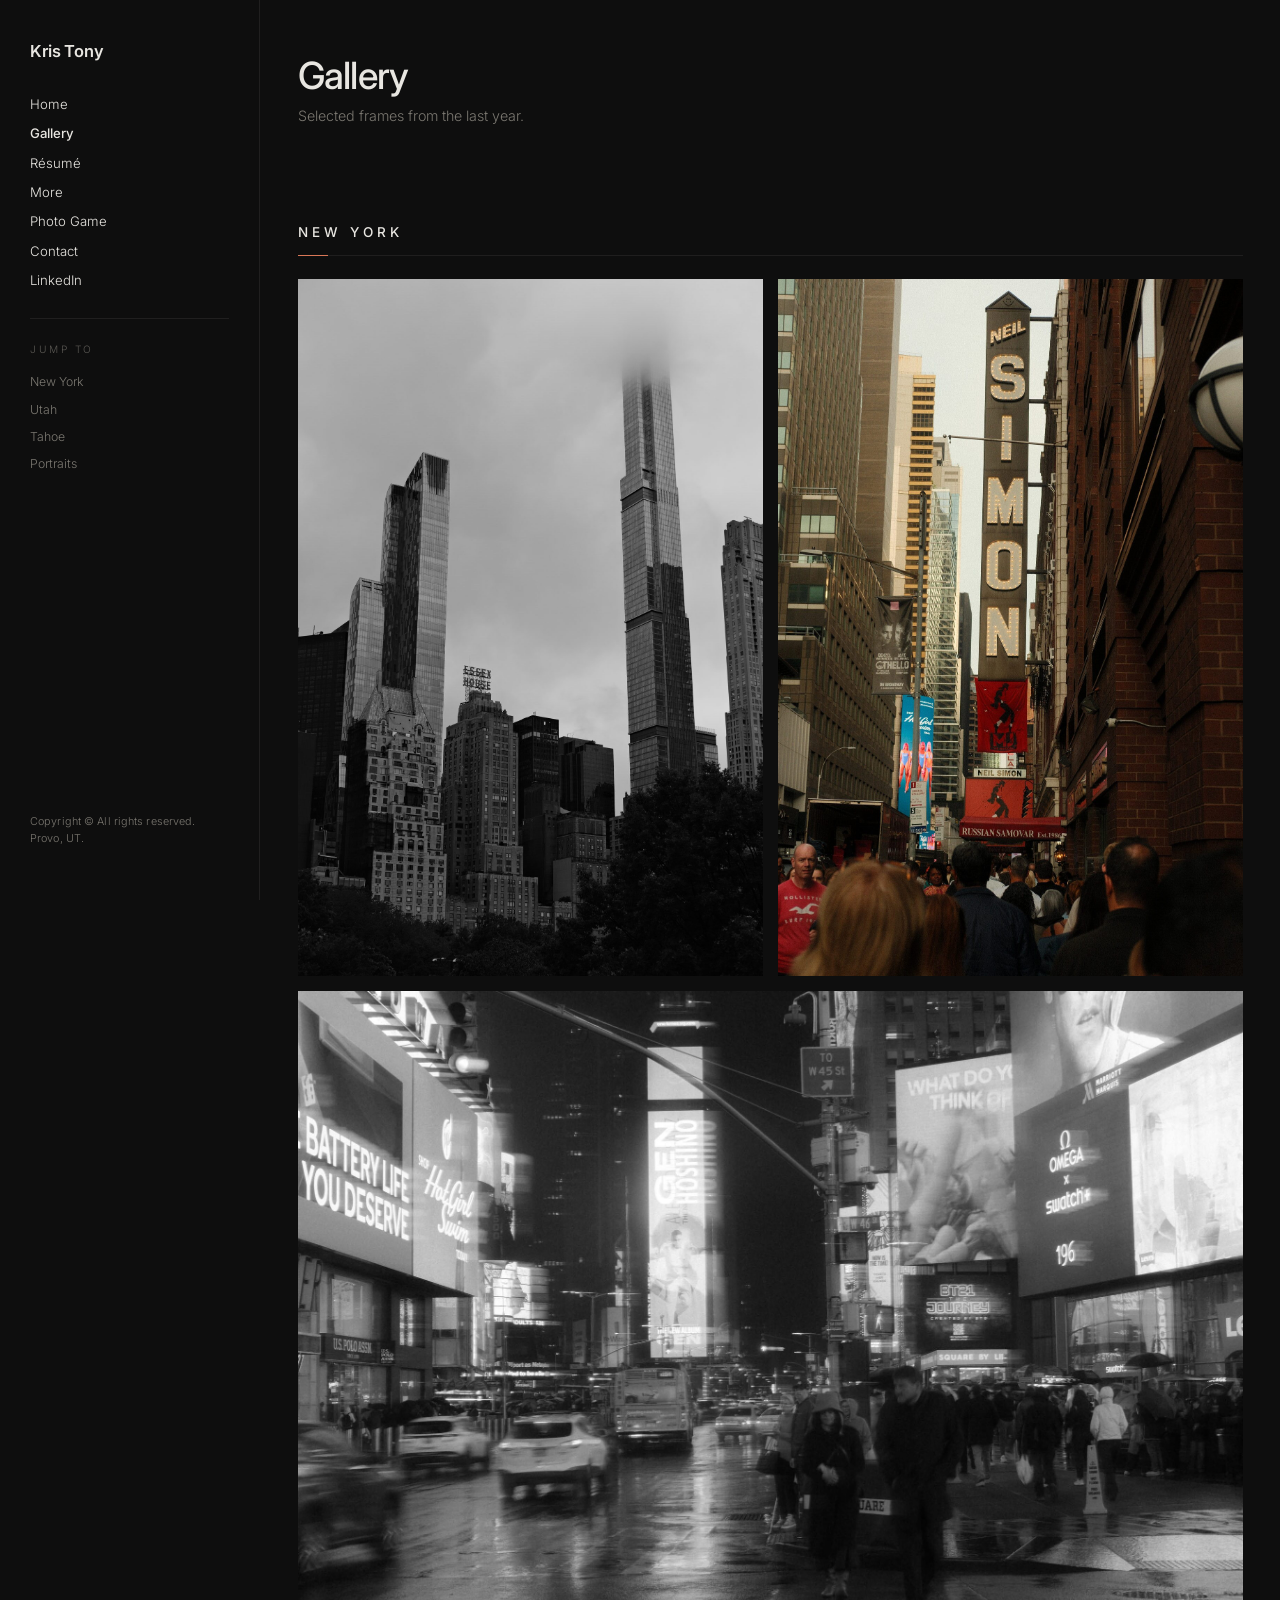
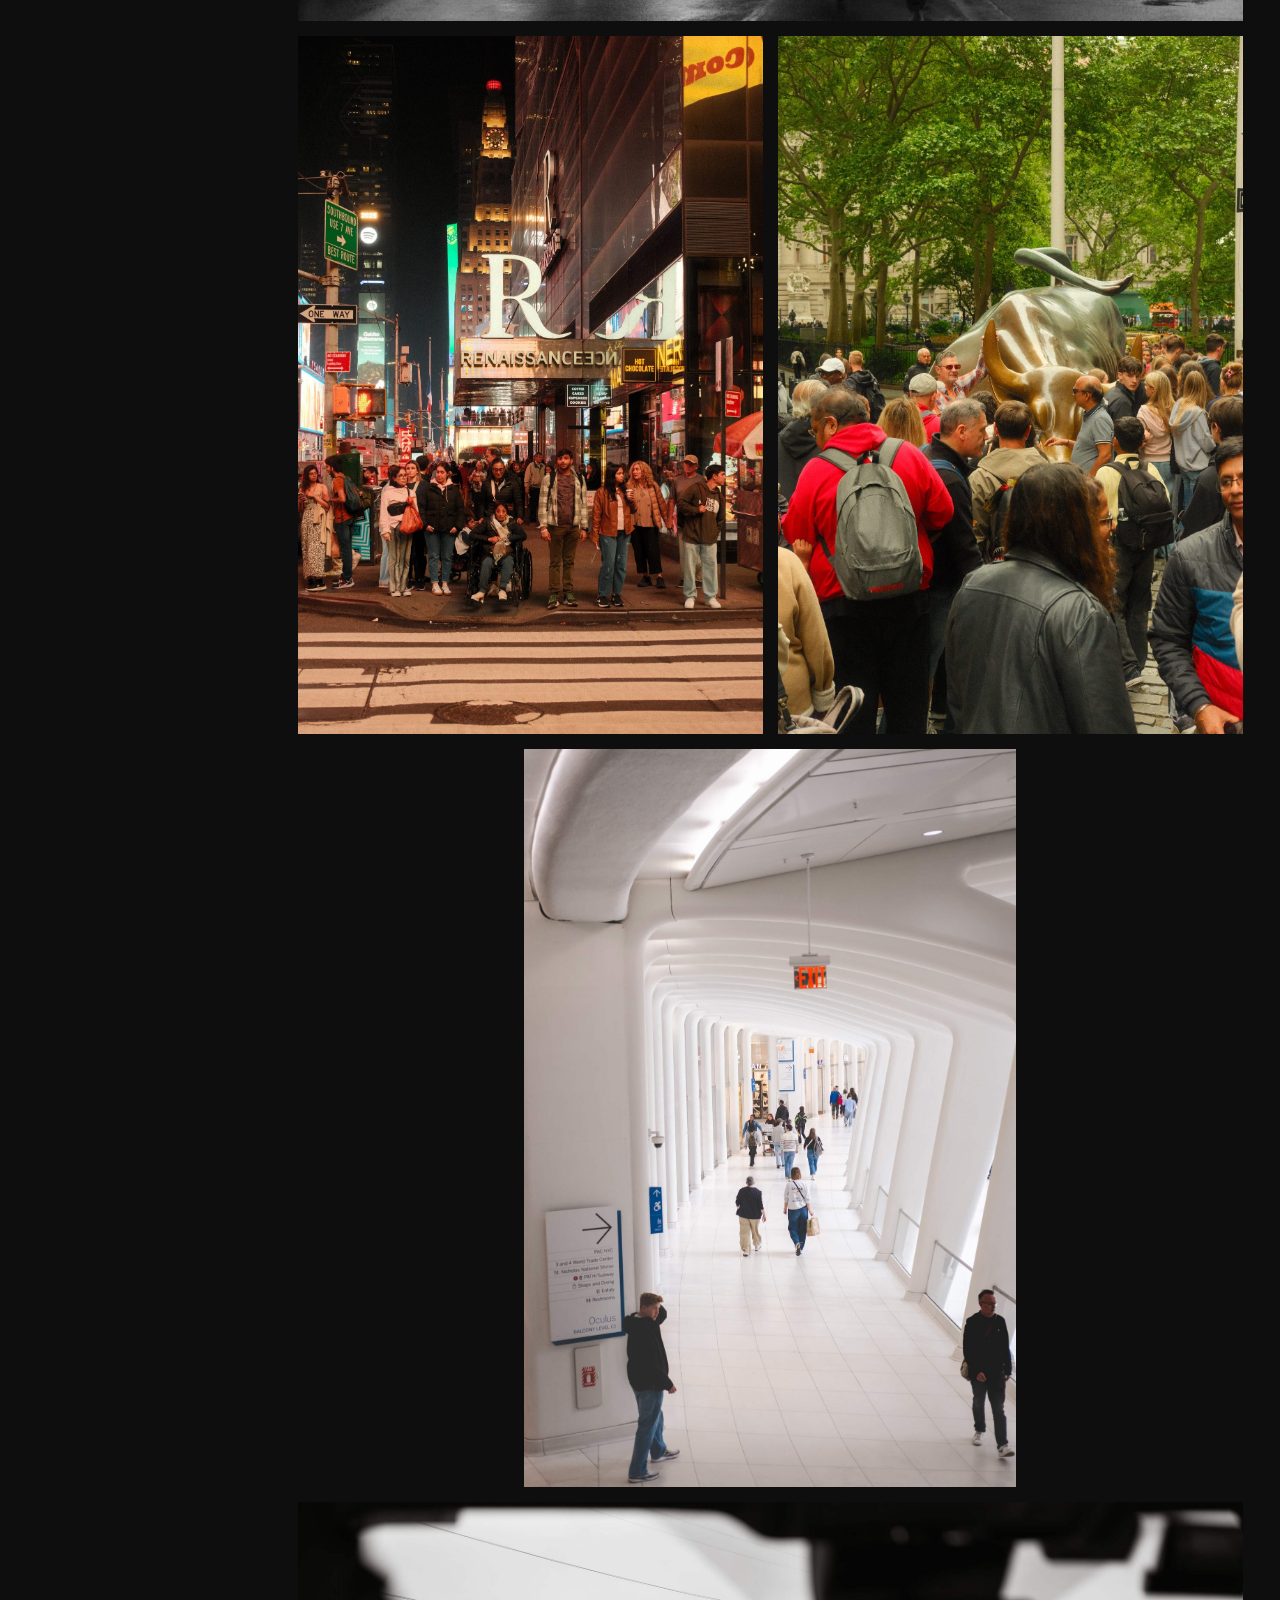
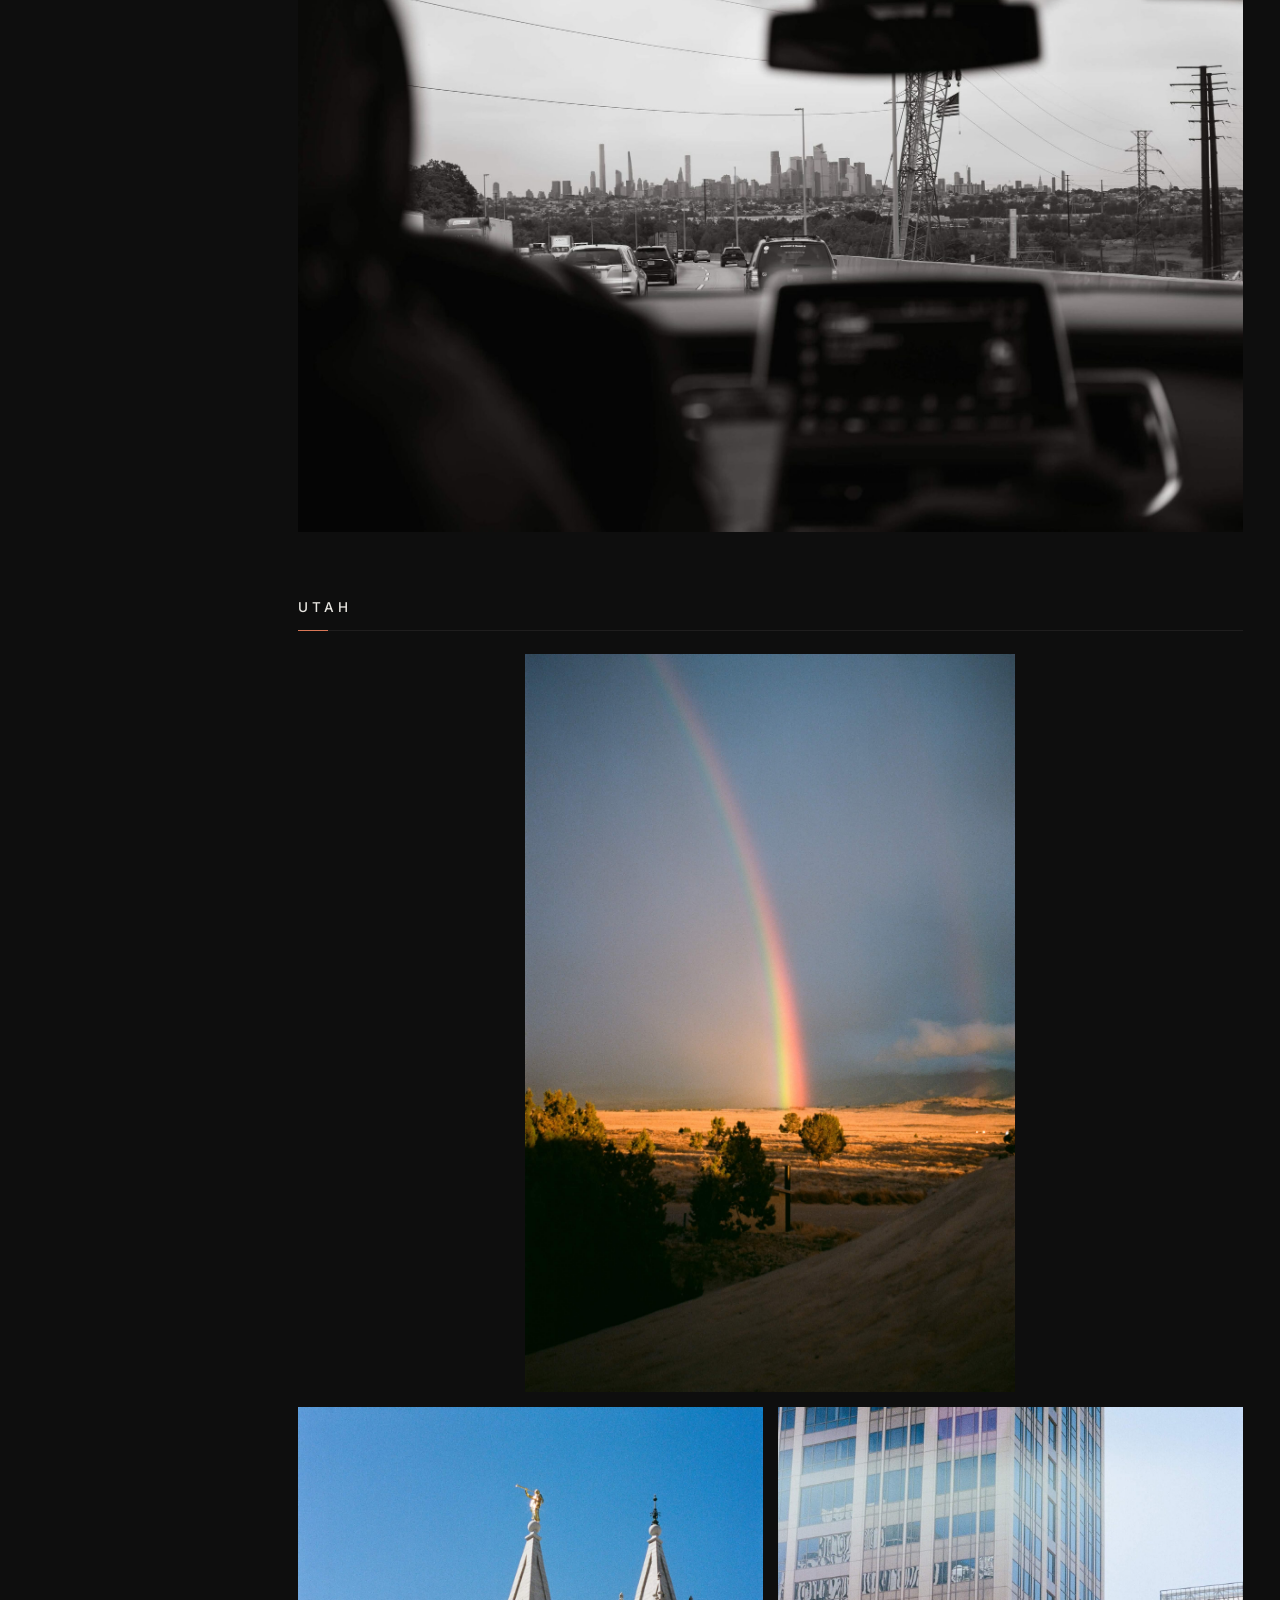
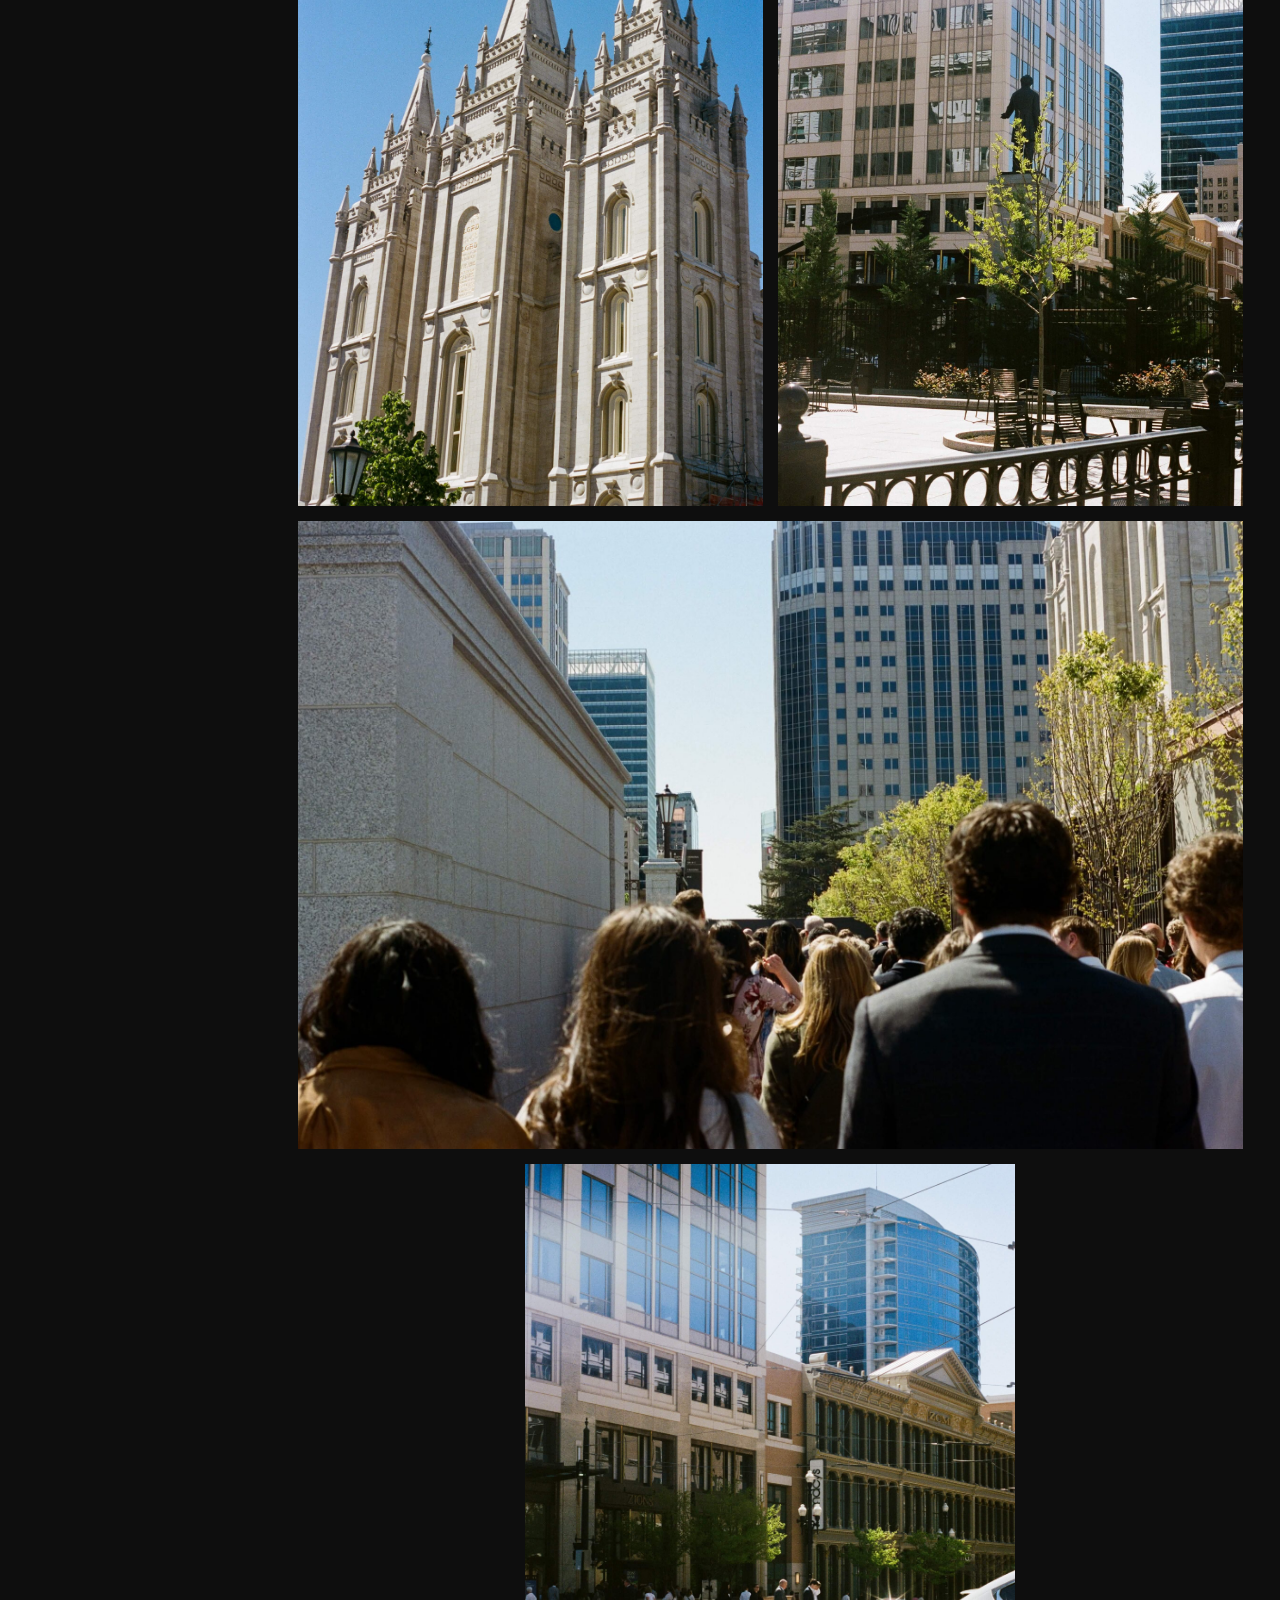
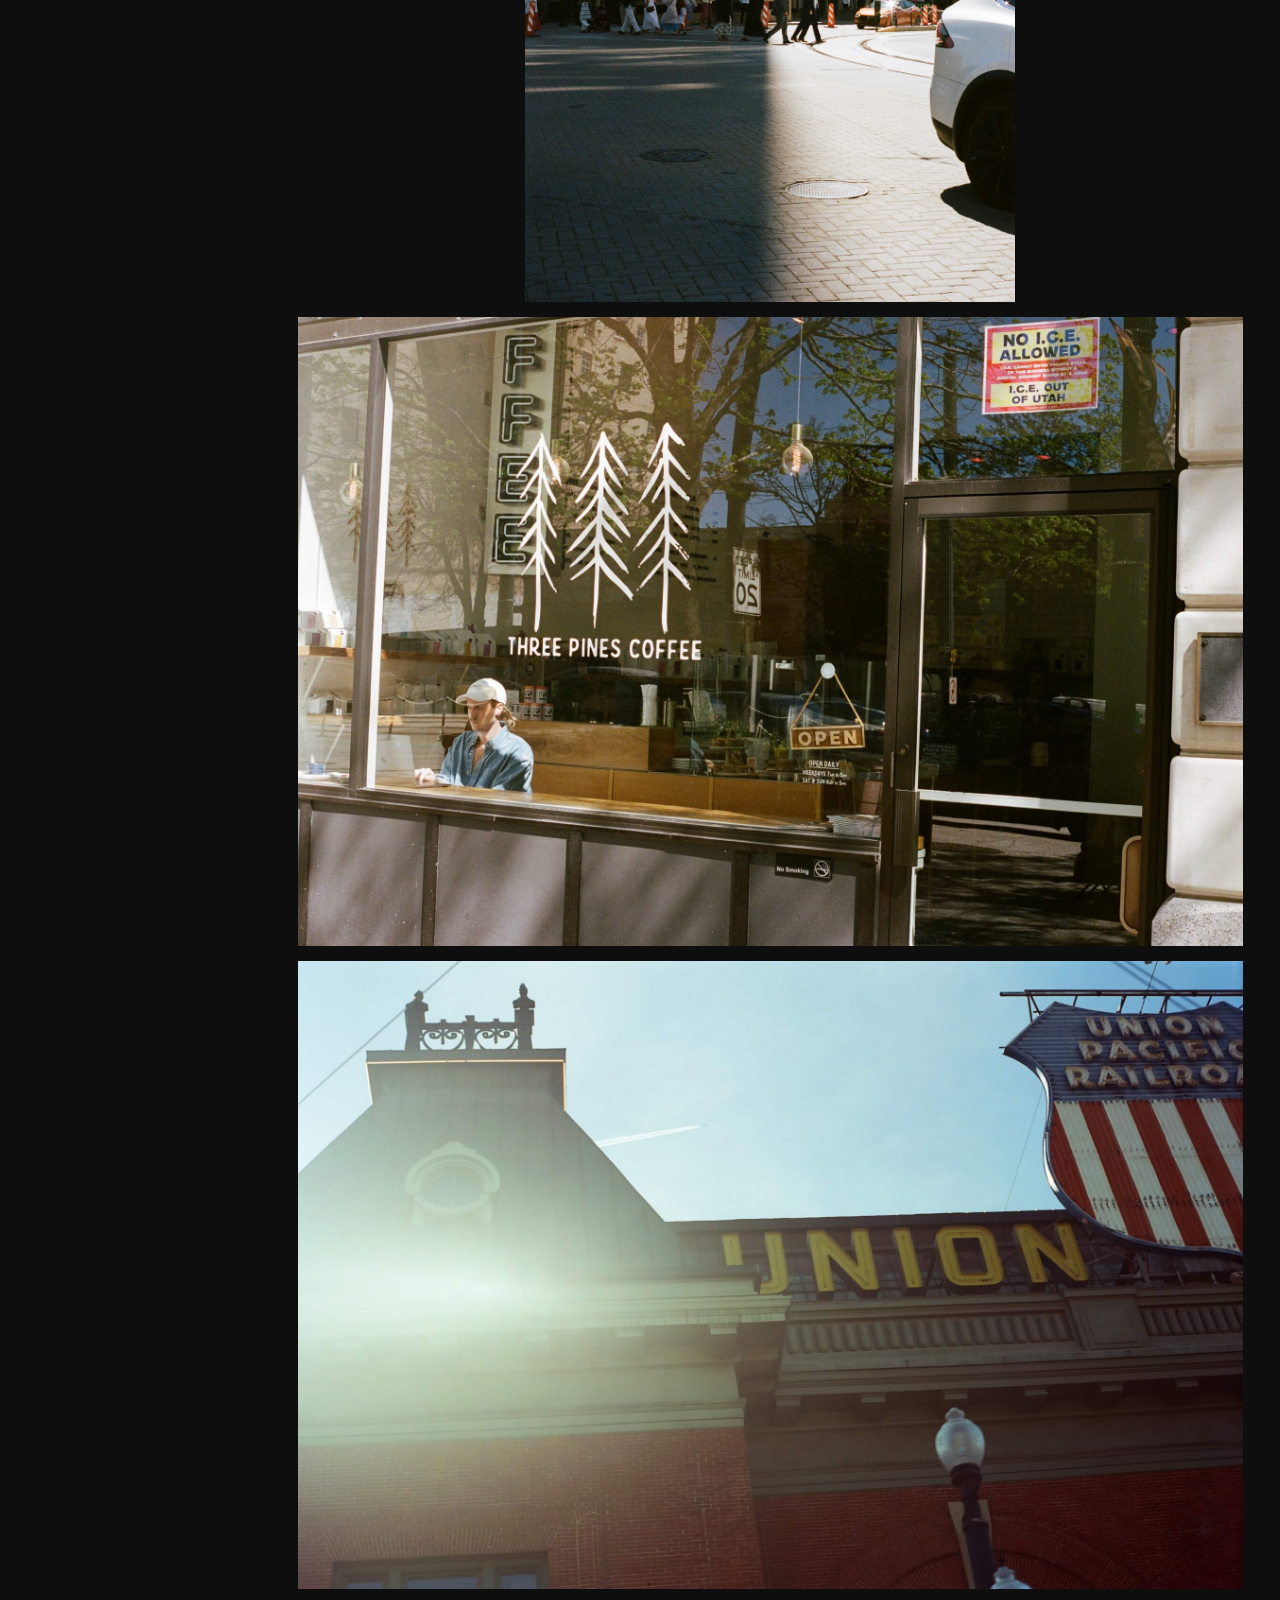
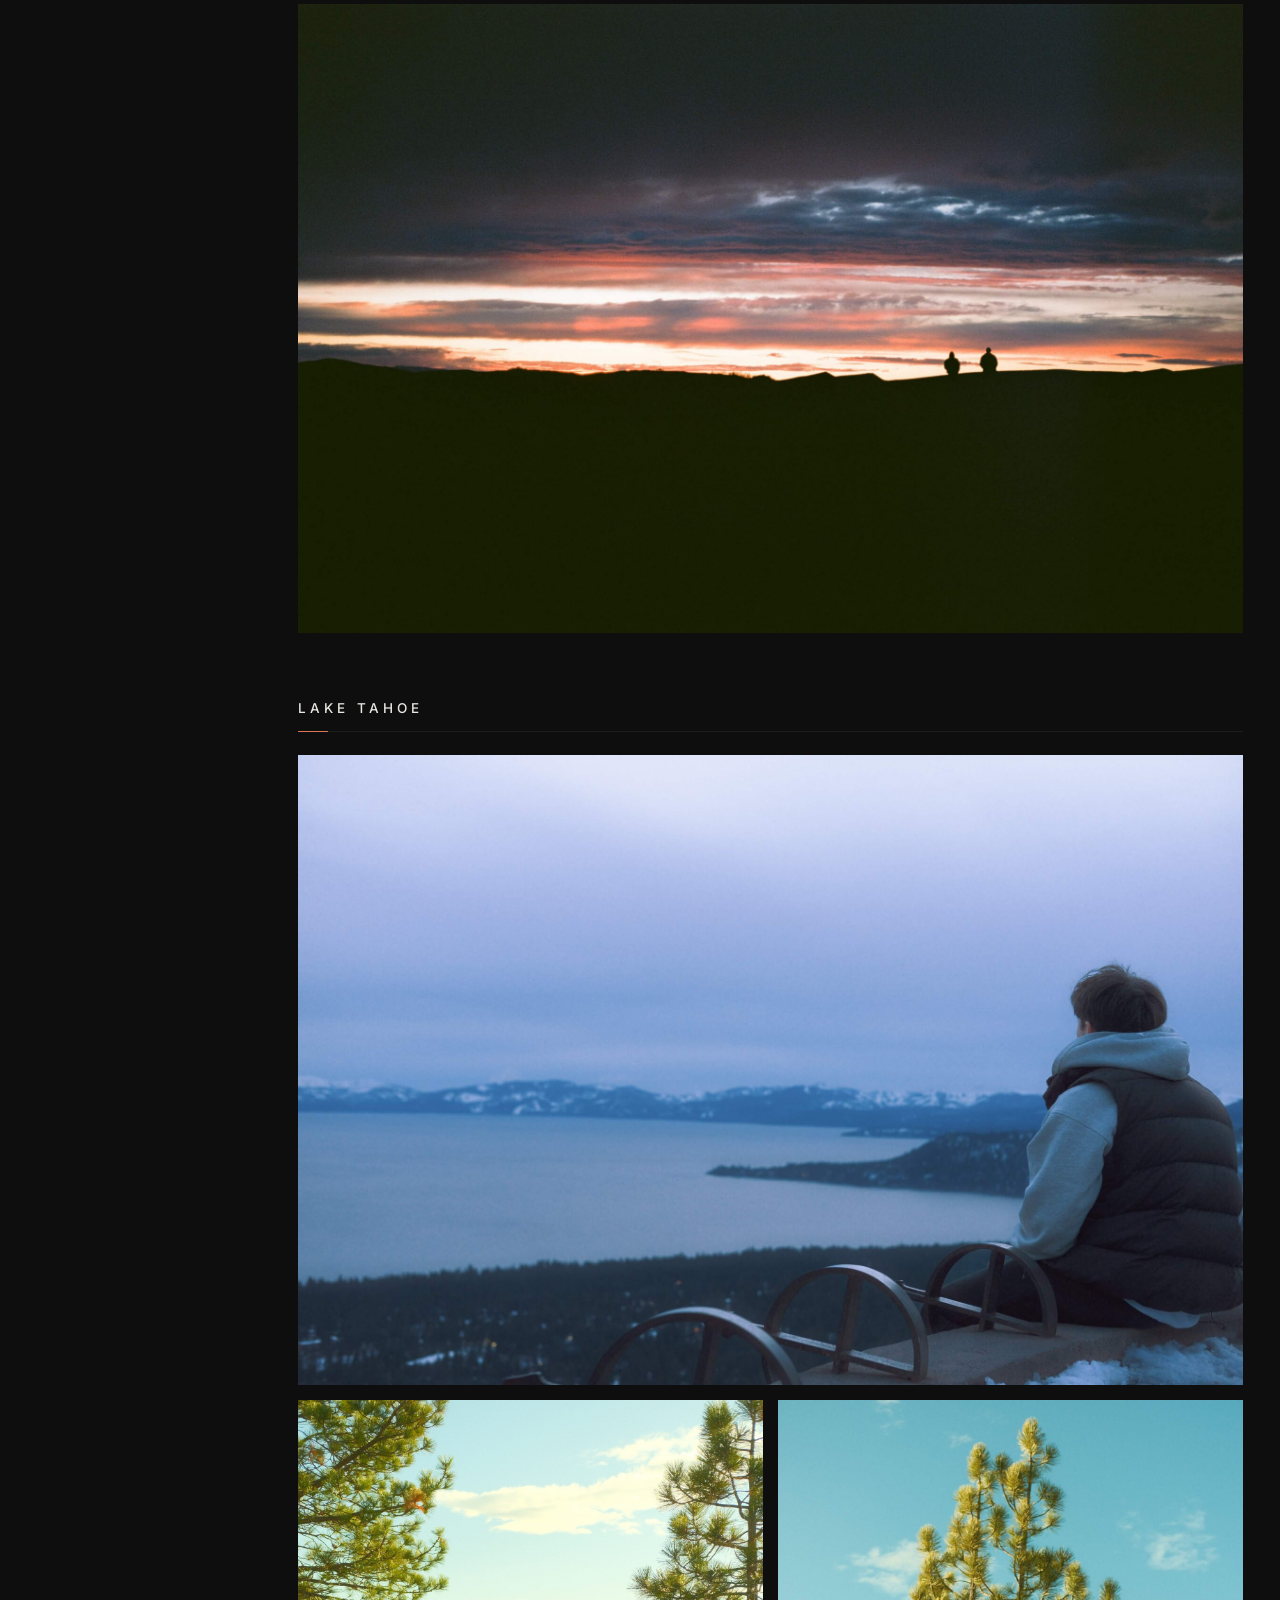
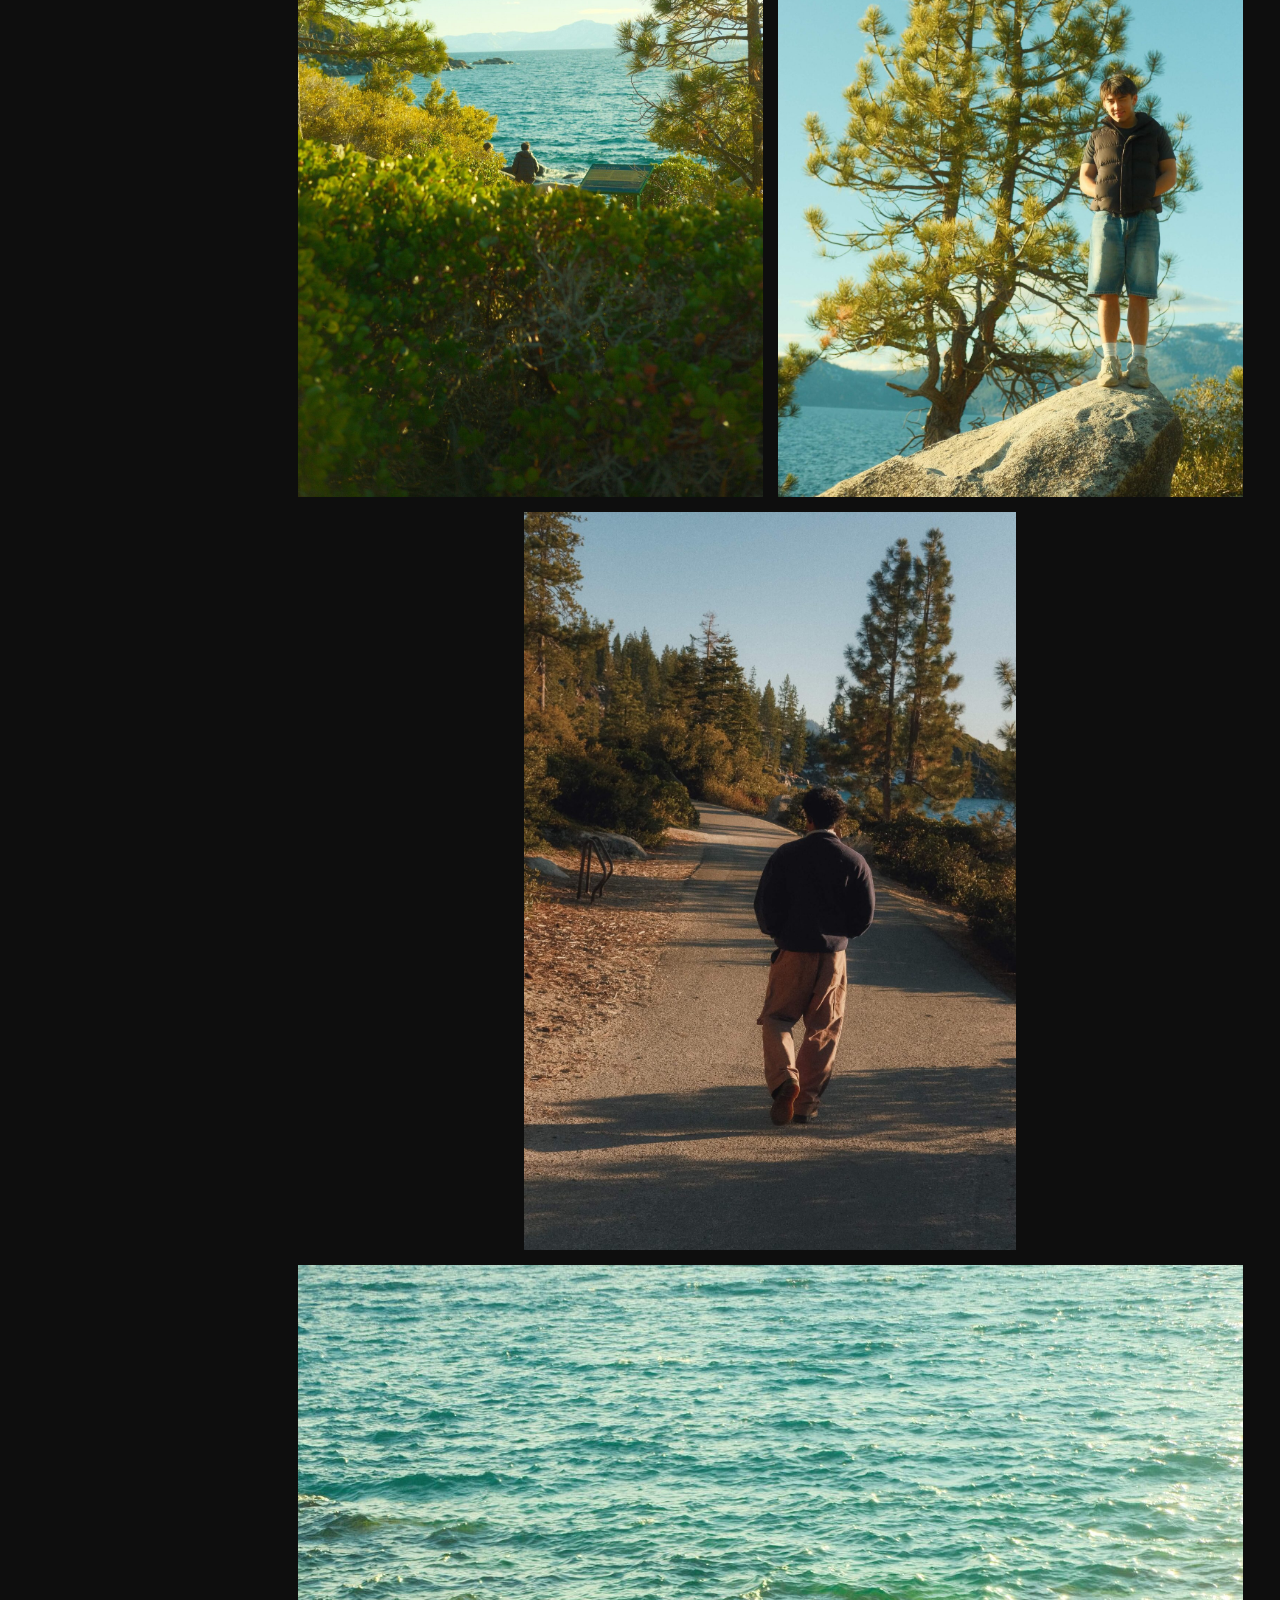
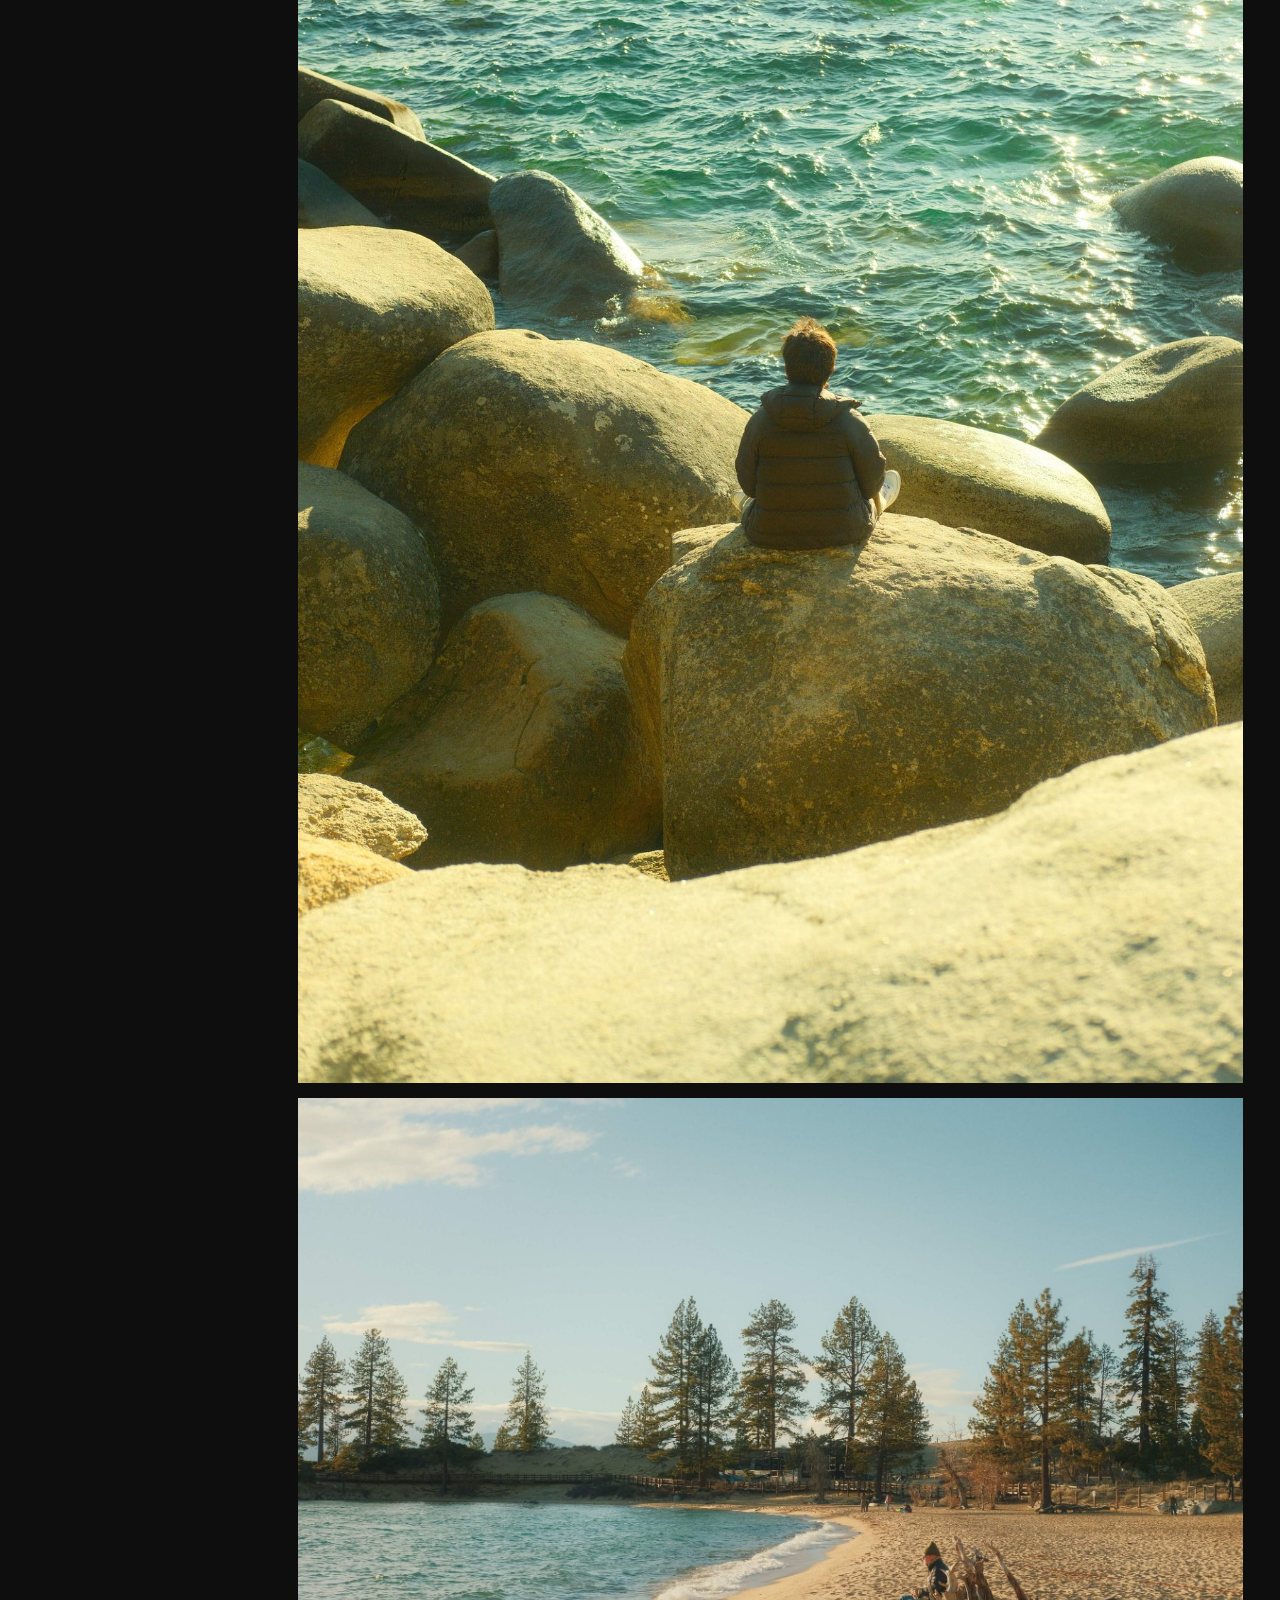
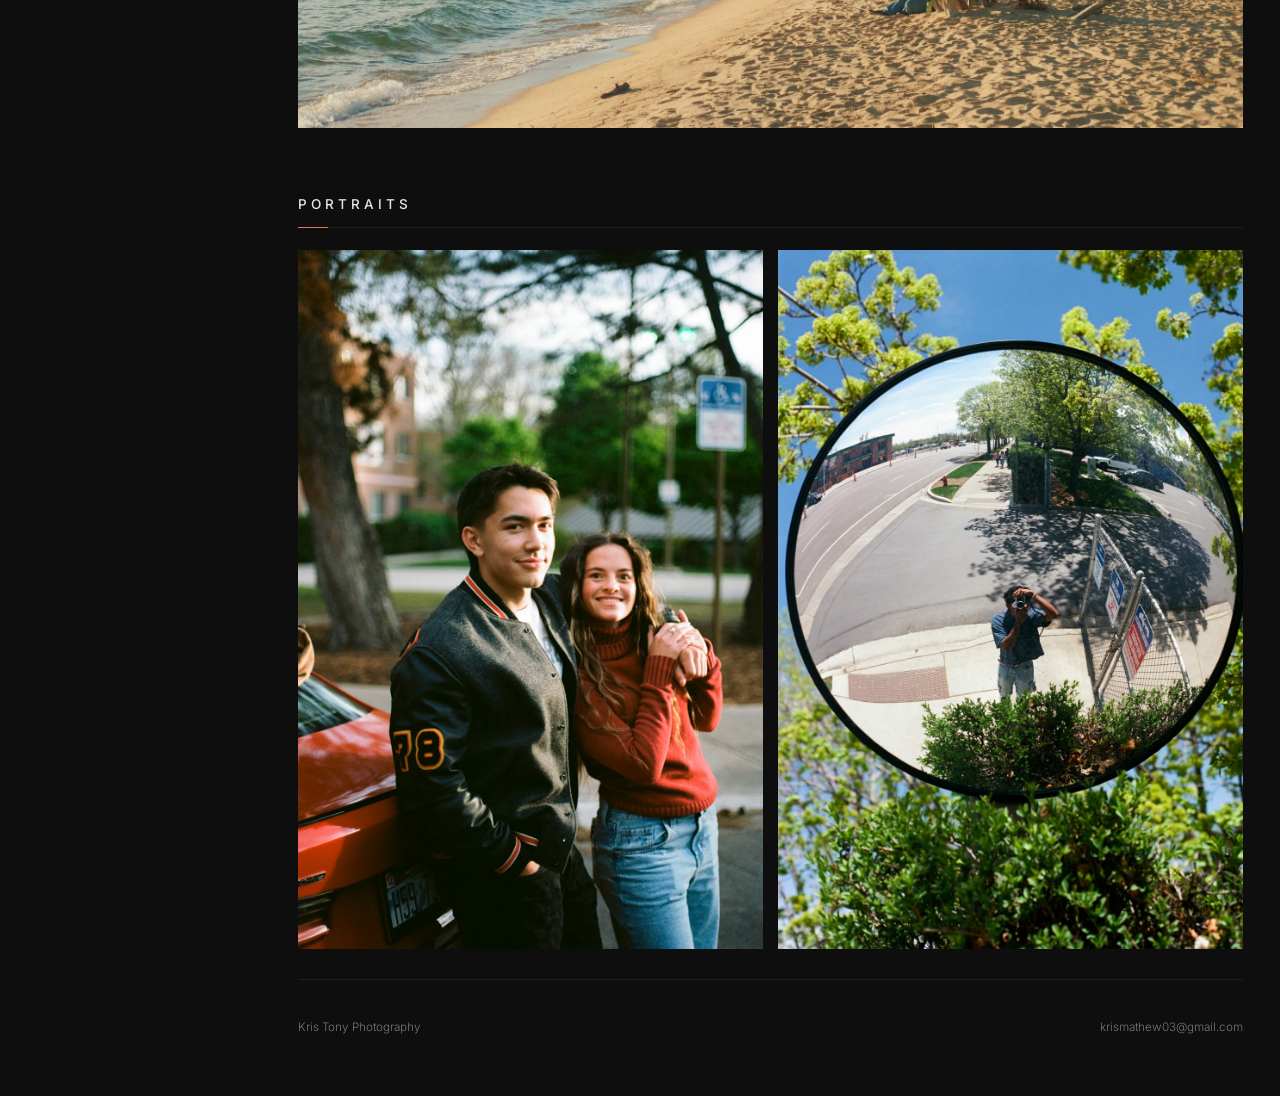
==== gallery.html @ 4439d4d0 "Add files via upload" ====
<!DOCTYPE html>
<html lang="en">
<head>
  <meta charset="UTF-8" />
  <meta name="viewport" content="width=device-width, initial-scale=1.0" />
  <title>Gallery — Kris Tony</title>
  <link href="https://cdn.jsdelivr.net/npm/bootstrap@5.3.3/dist/css/bootstrap.min.css" rel="stylesheet" />
  <link rel="preconnect" href="https://fonts.googleapis.com" />
  <link rel="preconnect" href="https://fonts.gstatic.com" crossorigin />
  <link href="https://fonts.googleapis.com/css2?family=Inter:wght@300;400;500;600;700&display=swap" rel="stylesheet" />
  <link rel="stylesheet" href="https://cdn.jsdelivr.net/npm/bootstrap-icons@1.11.3/font/bootstrap-icons.css" />
  <link rel="stylesheet" href="custom.css" />
</head>
<body>

<button class="mobile-nav-toggle" id="mobileNavToggle" aria-label="Menu">
  <span></span><span></span><span></span>
</button>

<aside class="sidebar" id="sidebar">
  <div class="sidebar-inner">
    <a href="index.html" class="site-name">Kris Tony</a>
    <nav class="side-nav">
      <a href="index.html">Home</a>
      <a href="gallery.html" class="active">Gallery</a>
      <a href="resume.html">Résumé</a>
      <a href="scratch.html">More</a>
      <a href="wordle.html">Photo Game</a>
      <a href="mailto:krismathew03@gmail.com">Contact</a>
      <a href="https://www.linkedin.com/in/kris-tony-0866b4339/" target="_blank" rel="noopener">LinkedIn</a>
    </nav>
    <div class="gallery-jump">
      <p class="anchor-heading">Jump to</p>
      <a href="#new-york">New York</a>
      <a href="#utah">Utah</a>
      <a href="#tahoe">Tahoe</a>
      <a href="#portraits">Portraits</a>
    </div>
    <p class="copyright">Copyright © All rights reserved.<br/>Provo, UT.</p>
  </div>
</aside>

<main class="main">

  <div class="scroll-progress"><div class="scroll-progress-bar" id="scrollBar"></div></div>

  <section class="page-header">
    <h1>Gallery</h1>
    <p>Selected frames from the last year.</p>
  </section>

  <!-- ========== NEW YORK ========== -->
  <div class="section-divider" id="new-york">
    <h2>New York</h2>
  </div>

  <!-- Pair 1: skyline + neil simon -->
  <div class="portrait-pair">
    <a href="#" class="photo portrait"><img src="images/nyc-skyline.jpg" alt="Manhattan skyline in fog" /></a>
    <a href="#" class="photo portrait"><img src="images/neil-simon.jpg" alt="Neil Simon theater sign" /></a>
  </div>

  <!-- Solo landscape -->
  <a href="#" class="photo"><img src="images/times-square-rain.jpg" alt="Times Square in the rain" /></a>

  <!-- Pair 2: times square + wall street bull -->
  <div class="portrait-pair">
    <a href="#" class="photo portrait"><img src="images/times-square.jpg" alt="Times Square at night" /></a>
    <a href="#" class="photo portrait"><img src="images/wall-street-bull.jpg" alt="Charging Bull, Wall Street" /></a>
  </div>

  <!-- Pair 3: oculus + drive -->
  <a href="#" class="photo portrait"><img src="images/nyc-oculus.jpg" alt="The Oculus" /></a>

  <a href="#" class="photo"><img src="images/nyc-drive.jpg" alt="NYC skyline from the car" /></a>

  <!-- ========== UTAH ========== -->
  <div class="section-divider" id="utah">
    <h2>Utah</h2>
  </div>

  <a href="#" class="photo portrait"><img src="images/rainbow.jpg" alt="Rainbow over Utah" /></a>

  <div class="portrait-pair">
    <a href="#" class="photo portrait"><img src="images/slc-temple.jpg" alt="Salt Lake Temple" /></a>
    <a href="#" class="photo portrait"><img src="images/slc-statue.jpg" alt="Downtown Salt Lake statue" /></a>
  </div>

  <a href="#" class="photo"><img src="images/slc-crowd.jpg" alt="Crowd walking toward downtown Salt Lake" /></a>

  <a href="#" class="photo portrait"><img src="images/slc-street.jpg" alt="Salt Lake City street scene" /></a>

  <a href="#" class="photo"><img src="images/three-pines-coffee.jpg" alt="Three Pines Coffee window" /></a>

  <a href="#" class="photo"><img src="images/union-pacific.jpg" alt="Union Pacific Railroad sign" /></a>

  <a href="#" class="photo"><img src="images/sand-dunes.jpg" alt="Sand dunes at sunset" /></a>

  <!-- ========== TAHOE ========== -->
  <div class="section-divider" id="tahoe">
    <h2>Lake Tahoe</h2>
  </div>

  <a href="#" class="photo"><img src="images/tahoe-overlook.jpg" alt="Tahoe overlook at dusk" /></a>

  <div class="portrait-pair">
    <a href="#" class="photo portrait"><img src="images/tahoe-trees.jpg" alt="Lake Tahoe through the trees" /></a>
    <a href="#" class="photo portrait"><img src="images/tahoe-tree-rock.jpg" alt="Standing on a rock with a pine tree" /></a>
  </div>

  <a href="#" class="photo portrait"><img src="images/tahoe-path.jpg" alt="Walking a Tahoe path" /></a>

  <a href="#" class="photo"><img src="images/tahoe-rocks.jpg" alt="Lakeside rocks" /></a>

  <a href="#" class="photo"><img src="images/tahoe-beach.jpg" alt="Tahoe beach" /></a>

  <!-- ========== PORTRAITS ========== -->
  <div class="section-divider" id="portraits">
    <h2>Portraits</h2>
  </div>

  <div class="portrait-pair">
    <a href="#" class="photo portrait"><img src="images/couple.jpg" alt="Couple portrait" /></a>
    <a href="#" class="photo portrait"><img src="images/self-portrait.jpg" alt="Self portrait in a convex mirror" /></a>
  </div>

  <footer class="page-footer">
    <p class="foot-left">Kris Tony Photography</p>
    <p class="foot-right">
      <a href="mailto:krismathew03@gmail.com">krismathew03@gmail.com</a>
    </p>
  </footer>

</main>

<!-- Lightbox -->
<div class="lightbox" id="lightbox" role="dialog" aria-label="Photo viewer">
  <button class="lightbox-close" id="lbClose" aria-label="Close">×</button>
  <button class="lightbox-nav lightbox-prev" id="lbPrev" aria-label="Previous">‹</button>
  <img id="lbImg" src="" alt="" />
  <button class="lightbox-nav lightbox-next" id="lbNext" aria-label="Next">›</button>
  <p class="lightbox-counter" id="lbCounter">01 / 00</p>
</div>

<!-- Lightbox -->
<div class="lightbox" id="lightbox" role="dialog" aria-modal="true">
  <button class="lightbox-close" id="lbClose" aria-label="Close">×</button>
  <button class="lightbox-nav lightbox-prev" id="lbPrev" aria-label="Previous">‹</button>
  <img id="lbImg" src="" alt="" />
  <button class="lightbox-nav lightbox-next" id="lbNext" aria-label="Next">›</button>
  <div class="lightbox-counter" id="lbCounter">1 / 1</div>
</div>

<script src="https://cdn.jsdelivr.net/npm/bootstrap@5.3.3/dist/js/bootstrap.bundle.min.js"></script>
<script>
  const toggle = document.getElementById('mobileNavToggle');
  const sidebar = document.getElementById('sidebar');
  toggle.addEventListener('click', () => {
    sidebar.classList.toggle('open');
    toggle.classList.toggle('active');
  });
  sidebar.querySelectorAll('a').forEach(a => {
    a.addEventListener('click', () => {
      sidebar.classList.remove('open');
      toggle.classList.remove('active');
    });
  });

  // Scroll progress bar
  const bar = document.getElementById('scrollBar');
  if (bar) {
    const updateBar = () => {
      const h = document.documentElement;
      const scrolled = (h.scrollTop) / (h.scrollHeight - h.clientHeight) * 100;
      bar.style.width = Math.min(100, Math.max(0, scrolled)) + '%';
    };
    window.addEventListener('scroll', updateBar, { passive: true });
    updateBar();
  }

  // Fade photos in as they enter the viewport
  // (mark them as js-fade so CSS knows to hide them; if JS fails, they stay visible)
  const allPhotos = document.querySelectorAll('.photo');
  if ('IntersectionObserver' in window) {
    allPhotos.forEach(el => el.classList.add('js-fade'));
    const io = new IntersectionObserver((entries) => {
      entries.forEach(entry => {
        if (entry.isIntersecting) {
          entry.target.classList.add('visible');
          io.unobserve(entry.target);
        }
      });
    }, { threshold: 0.1, rootMargin: '0px 0px -5% 0px' });
    allPhotos.forEach(el => io.observe(el));
  }

  // Hash jump on load
  if (window.location.hash) {
    setTimeout(() => {
      const target = document.querySelector(window.location.hash);
      if (target) target.scrollIntoView({ behavior: 'smooth', block: 'start' });
    }, 100);
  }

  // ===== Lightbox =====
  const photos = Array.from(document.querySelectorAll('.photo img'));
  const lb = document.getElementById('lightbox');
  const lbImg = document.getElementById('lbImg');
  const lbCounter = document.getElementById('lbCounter');
  let lbIndex = 0;

  function openLightbox(i) {
    lbIndex = i;
    const src = photos[i].src;
    const alt = photos[i].alt || '';
    lbImg.src = src;
    lbImg.alt = alt;
    lbCounter.textContent = String(i + 1).padStart(2, '0') + ' / ' + String(photos.length).padStart(2, '0');
    lb.classList.add('open');
    document.body.style.overflow = 'hidden';
  }
  function closeLightbox() {
    lb.classList.remove('open');
    document.body.style.overflow = '';
  }
  function showPrev() {
    openLightbox((lbIndex - 1 + photos.length) % photos.length);
  }
  function showNext() {
    openLightbox((lbIndex + 1) % photos.length);
  }

  // Click each photo anchor to open
  document.querySelectorAll('.photo').forEach((el, i) => {
    el.addEventListener('click', (e) => {
      e.preventDefault();
      openLightbox(i);
    });
  });

  // Controls
  document.getElementById('lbClose').addEventListener('click', closeLightbox);
  document.getElementById('lbPrev').addEventListener('click', (e) => { e.stopPropagation(); showPrev(); });
  document.getElementById('lbNext').addEventListener('click', (e) => { e.stopPropagation(); showNext(); });

  // Click the backdrop (but not the image or buttons) to close
  lb.addEventListener('click', (e) => {
    if (e.target === lb) closeLightbox();
  });

  // Keyboard
  document.addEventListener('keydown', (e) => {
    if (!lb.classList.contains('open')) return;
    if (e.key === 'Escape') closeLightbox();
    else if (e.key === 'ArrowLeft') showPrev();
    else if (e.key === 'ArrowRight') showNext();
  });

  // ---------- Lightbox ----------
  const photos = Array.from(document.querySelectorAll('.photo'));
  const lightbox = document.getElementById('lightbox');
  const lbImg = document.getElementById('lbImg');
  const lbCounter = document.getElementById('lbCounter');
  const lbClose = document.getElementById('lbClose');
  const lbPrev = document.getElementById('lbPrev');
  const lbNext = document.getElementById('lbNext');
  let currentIdx = 0;

  function openLightbox(idx) {
    currentIdx = idx;
    const src = photos[idx].querySelector('img').src;
    const alt = photos[idx].querySelector('img').alt;
    lbImg.src = src;
    lbImg.alt = alt;
    lbCounter.textContent = `${idx + 1} / ${photos.length}`;
    lightbox.classList.add('open');
    document.body.style.overflow = 'hidden';
  }

  function closeLightbox() {
    lightbox.classList.remove('open');
    document.body.style.overflow = '';
  }

  function nextPhoto() {
    openLightbox((currentIdx + 1) % photos.length);
  }
  function prevPhoto() {
    openLightbox((currentIdx - 1 + photos.length) % photos.length);
  }

  photos.forEach((p, i) => {
    p.addEventListener('click', (e) => {
      e.preventDefault();
      openLightbox(i);
    });
  });

  lbClose.addEventListener('click', closeLightbox);
  lbPrev.addEventListener('click', (e) => { e.stopPropagation(); prevPhoto(); });
  lbNext.addEventListener('click', (e) => { e.stopPropagation(); nextPhoto(); });
  lightbox.addEventListener('click', (e) => {
    // Click outside the image closes
    if (e.target === lightbox || e.target === lbImg) {
      // only close when clicking background, not the image itself
      if (e.target !== lbImg) closeLightbox();
    }
  });
  lbImg.addEventListener('click', (e) => {
    e.stopPropagation();
    closeLightbox();
  });

  document.addEventListener('keydown', (e) => {
    if (!lightbox.classList.contains('open')) return;
    if (e.key === 'Escape') closeLightbox();
    else if (e.key === 'ArrowRight') nextPhoto();
    else if (e.key === 'ArrowLeft') prevPhoto();
  });
</script>
</body>
</html>
---- custom.css ----
/* =====================================================
   custom.css — Kris Tony · Minimal photography portfolio
   ===================================================== */

:root {
  --bg: #0e0e0e;
  --bg-2: #141414;
  --text: #e8e6e1;
  --muted: #7a7770;
  --accent: #d97757;
  --rule: rgba(232, 230, 225, 0.08);
  --sidebar-w: 260px;
}

* { box-sizing: border-box; -webkit-font-smoothing: antialiased; }

html {
  scroll-behavior: smooth;
}

html, body {
  margin: 0;
  padding: 0;
  background: var(--bg);
  color: var(--text);
  font-family: 'Inter', system-ui, sans-serif;
  font-weight: 300;
  font-size: 15px;
  line-height: 1.6;
  overflow-x: hidden;
}

a { color: var(--text); text-decoration: none; }
img { display: block; max-width: 100%; }

/* Offset for anchor jumps so content isn't glued to the top */
[id] { scroll-margin-top: 2rem; }

/* ---------- Scroll progress bar ---------- */
.scroll-progress {
  position: fixed;
  top: 0;
  left: var(--sidebar-w);
  right: 0;
  height: 2px;
  background: transparent;
  z-index: 40;
  pointer-events: none;
}
.scroll-progress-bar {
  height: 100%;
  background: var(--accent);
  width: 0;
  transition: width 0.1s linear;
}

/* ---------- Sidebar ---------- */
.sidebar {
  position: fixed;
  top: 0;
  left: 0;
  width: var(--sidebar-w);
  height: 100vh;
  background: var(--bg);
  padding: 2.5rem 2rem;
  z-index: 20;
  display: flex;
  flex-direction: column;
  border-right: 1px solid var(--rule);
  overflow-y: auto;
}

.sidebar-inner {
  display: flex;
  flex-direction: column;
  height: 100%;
  min-height: 100%;
}

.site-name {
  font-weight: 600;
  font-size: 1.1rem;
  letter-spacing: -0.01em;
  color: var(--text);
  margin-bottom: 2rem;
  display: block;
}

.side-nav {
  display: flex;
  flex-direction: column;
  gap: 0.55rem;
}
.side-nav a {
  font-size: 0.88rem;
  color: var(--text);
  font-weight: 300;
  transition: opacity 0.2s, transform 0.25s;
  display: inline-block;
  width: fit-content;
}
.side-nav a:hover {
  opacity: 0.55;
  transform: translateX(3px);
}
.side-nav a.active { font-weight: 500; }

/* Gallery jump sub-nav */
.gallery-jump {
  margin-top: 1.75rem;
  padding-top: 1.5rem;
  border-top: 1px solid var(--rule);
  display: flex;
  flex-direction: column;
  gap: 0.5rem;
}
.gallery-jump a {
  font-size: 0.82rem;
  color: var(--muted);
  transition: color 0.2s, transform 0.25s;
}
.gallery-jump a:hover {
  color: var(--text);
  transform: translateX(3px);
}
.anchor-heading {
  font-size: 0.68rem;
  color: var(--muted);
  text-transform: uppercase;
  letter-spacing: 0.25em;
  margin: 0 0 0.5rem;
  opacity: 0.7;
}

.copyright {
  font-size: 0.72rem;
  color: var(--muted);
  margin-top: auto;
  padding-top: 2rem;
  line-height: 1.6;
  letter-spacing: 0.01em;
}

/* ---------- Mobile nav toggle ---------- */
.mobile-nav-toggle {
  display: none;
  position: fixed;
  top: 1.25rem;
  right: 1.25rem;
  width: 44px;
  height: 44px;
  background: var(--bg);
  border: 1px solid var(--rule);
  z-index: 30;
  cursor: pointer;
  padding: 0;
  flex-direction: column;
  align-items: center;
  justify-content: center;
  gap: 4px;
}
.mobile-nav-toggle span {
  display: block;
  width: 18px;
  height: 1px;
  background: var(--text);
  transition: all 0.25s ease;
}
.mobile-nav-toggle.active span:nth-child(1) {
  transform: translateY(5px) rotate(45deg);
}
.mobile-nav-toggle.active span:nth-child(2) { opacity: 0; }
.mobile-nav-toggle.active span:nth-child(3) {
  transform: translateY(-5px) rotate(-45deg);
}

/* ---------- Main content area ---------- */
.main {
  margin-left: var(--sidebar-w);
  padding: 2.5rem 2.5rem 4rem;
  min-height: 100vh;
}

/* ---------- Lightbox ---------- */
.lightbox {
  position: fixed;
  inset: 0;
  background: rgba(8, 8, 8, 0.96);
  backdrop-filter: blur(14px);
  -webkit-backdrop-filter: blur(14px);
  z-index: 100;
  display: none;
  align-items: center;
  justify-content: center;
  padding: 3rem 5rem;
  opacity: 0;
  transition: opacity 0.3s ease;
  cursor: zoom-out;
}
.lightbox.open {
  display: flex;
  opacity: 1;
}
.lightbox img {
  max-width: 100%;
  max-height: 100%;
  object-fit: contain;
  display: block;
  animation: lbZoom 0.35s cubic-bezier(0.25, 0.8, 0.25, 1) both;
}
@keyframes lbZoom {
  from { transform: scale(0.96); opacity: 0; }
  to { transform: scale(1); opacity: 1; }
}
.lightbox-close {
  position: absolute;
  top: 1.5rem;
  right: 1.5rem;
  width: 44px;
  height: 44px;
  background: transparent;
  border: 1px solid rgba(255,255,255,0.25);
  color: rgba(255,255,255,0.85);
  cursor: pointer;
  font-size: 1.3rem;
  font-weight: 300;
  transition: all 0.2s;
  display: flex;
  align-items: center;
  justify-content: center;
}
.lightbox-close:hover {
  background: rgba(255,255,255,0.1);
  border-color: rgba(255,255,255,0.6);
  color: #fff;
}
.lightbox-nav {
  position: absolute;
  top: 50%;
  transform: translateY(-50%);
  width: 52px;
  height: 52px;
  background: transparent;
  border: 1px solid rgba(255,255,255,0.2);
  color: rgba(255,255,255,0.75);
  cursor: pointer;
  font-size: 1.2rem;
  transition: all 0.25s;
  display: flex;
  align-items: center;
  justify-content: center;
  font-family: inherit;
}
.lightbox-nav:hover {
  background: rgba(255,255,255,0.1);
  border-color: rgba(255,255,255,0.55);
  color: #fff;
}
.lightbox-prev { left: 1.5rem; }
.lightbox-next { right: 1.5rem; }
.lightbox-counter {
  position: absolute;
  bottom: 1.5rem;
  left: 50%;
  transform: translateX(-50%);
  font-size: 0.72rem;
  letter-spacing: 0.25em;
  text-transform: uppercase;
  color: rgba(255,255,255,0.55);
  font-variant-numeric: tabular-nums;
}

.photo {
  display: block;
  margin: 0 0 1rem 0;
  overflow: visible;
  position: relative;
  line-height: 0;
  cursor: zoom-in;
  opacity: 1;
  transform: translateY(0);
  transition: opacity 0.7s ease, transform 0.45s cubic-bezier(0.25, 0.8, 0.25, 1);
}
/* Only apply fade-in animation when JS adds this class */
.photo.js-fade {
  opacity: 0;
  transform: translateY(24px);
}
.photo.js-fade.visible {
  opacity: 1;
  transform: translateY(0);
}
.photo img {
  width: 100%;
  height: auto;
  display: block;
  transition: transform 0.5s cubic-bezier(0.25, 0.8, 0.25, 1), box-shadow 0.5s ease;
  box-shadow: 0 0 0 rgba(0,0,0,0);
}
.photo:hover img {
  transform: translateY(-6px);
  box-shadow: 0 20px 40px -15px rgba(0, 0, 0, 0.6);
}

/* Portrait photos — no height cap, full format */
.photo.portrait img {
  max-height: 82vh;
  width: auto;
  margin: 0 auto;
}

/* Paired portrait block — full photo, no crop */
.portrait-pair {
  display: grid;
  grid-template-columns: 1fr 1fr;
  gap: 1rem;
  margin: 0 0 1rem 0;
  align-items: start;
}
.portrait-pair .photo {
  margin: 0;
}
.portrait-pair .photo img {
  width: 100%;
  height: auto;
  max-height: 80vh;
  object-fit: contain;
}

/* ---------- Homepage (cinematic scroll-driven) ---------- */
.home-body {
  background: #000;
}

/* The sidebar on the home page gets a gradient overlay so it's always readable over any backdrop */
.home-sidebar {
  background: linear-gradient(180deg, rgba(10,10,10,0.92) 0%, rgba(10,10,10,0.78) 100%);
  backdrop-filter: blur(16px) saturate(140%);
  -webkit-backdrop-filter: blur(16px) saturate(140%);
  border-right: 1px solid rgba(255,255,255,0.06);
}

/* The full-bleed backdrop behind all the home sections */
.backdrop {
  position: fixed;
  top: 0;
  left: var(--sidebar-w);
  right: 0;
  bottom: 0;
  z-index: 0;
  overflow: hidden;
  background: #000;
}
.backdrop-img {
  position: absolute;
  inset: 0;
  background-size: cover;
  background-position: center;
  opacity: 0;
  transition: opacity 1.4s cubic-bezier(0.25, 0.8, 0.25, 1), transform 8s cubic-bezier(0.25, 0.8, 0.25, 1);
  transform: scale(1.02);
  filter: brightness(1.1) contrast(1.02);
}
.backdrop-img.active {
  opacity: 1;
  transform: scale(1);
}
.backdrop-img.active {
  opacity: 1;
  transform: scale(1);
}
.backdrop-vignette {
  position: absolute;
  inset: 0;
  pointer-events: none;
  background:
    linear-gradient(90deg, rgba(0,0,0,0.4) 0%, rgba(0,0,0,0.05) 28%, rgba(0,0,0,0.05) 72%, rgba(0,0,0,0.28) 100%),
    linear-gradient(180deg, rgba(0,0,0,0.15) 0%, rgba(0,0,0,0) 30%, rgba(0,0,0,0) 70%, rgba(0,0,0,0.45) 100%);
}

/* Scroll-indicator dots on the right edge */
.scroll-indicator {
  position: fixed;
  right: 2rem;
  top: 50%;
  transform: translateY(-50%);
  z-index: 15;
  display: flex;
  flex-direction: column;
  gap: 0.75rem;
}
.scroll-indicator .dot {
  width: 7px;
  height: 7px;
  border-radius: 50%;
  background: rgba(255, 255, 255, 0.25);
  cursor: pointer;
  transition: all 0.35s cubic-bezier(0.25, 0.8, 0.25, 1);
}
.scroll-indicator .dot:hover {
  background: rgba(255, 255, 255, 0.55);
  transform: scale(1.3);
}
.scroll-indicator .dot.active {
  background: var(--text);
  transform: scale(1.4);
  box-shadow: 0 0 12px rgba(232, 230, 225, 0.6);
}

/* Main content sits over the backdrop */
.home-main {
  margin-left: var(--sidebar-w);
  position: relative;
  z-index: 1;
}

.home-section {
  min-height: 100vh;
  display: flex;
  align-items: center;
  padding: 4rem 4rem 4rem 3rem;
  position: relative;
}

.home-content {
  max-width: 560px;
}
.home-content.align-right {
  margin-left: auto;
  text-align: left;
}
.home-content.align-bottom {
  align-self: flex-end;
  margin-bottom: 4rem;
  margin-top: auto;
}
.home-section:has(.align-bottom) {
  align-items: flex-end;
}

.home-eyebrow {
  font-size: 0.72rem;
  color: var(--accent);
  letter-spacing: 0.3em;
  text-transform: uppercase;
  margin: 0 0 1.5rem;
  font-weight: 500;
}
.home-chapter {
  font-size: 0.7rem;
  color: rgba(255, 255, 255, 0.7);
  letter-spacing: 0.3em;
  text-transform: uppercase;
  margin: 0 0 1rem;
  font-weight: 400;
}

.home-display {
  font-size: clamp(3rem, 7vw, 5.5rem);
  font-weight: 500;
  letter-spacing: -0.035em;
  line-height: 0.95;
  margin: 0 0 1.5rem;
  color: #fff;
  text-shadow: 0 2px 30px rgba(0, 0, 0, 0.6);
}
.home-heading {
  font-size: clamp(1.75rem, 3.5vw, 2.75rem);
  font-weight: 500;
  letter-spacing: -0.025em;
  line-height: 1.05;
  margin: 0 0 1rem;
  color: #fff;
  text-shadow: 0 2px 24px rgba(0, 0, 0, 0.55);
  max-width: 22ch;
}

.home-sub {
  font-size: 1.05rem;
  line-height: 1.55;
  color: rgba(255, 255, 255, 0.88);
  margin: 0 0 1.5rem;
  max-width: 38ch;
  text-shadow: 0 1px 12px rgba(0, 0, 0, 0.5);
  font-weight: 300;
}

.home-tags {
  display: flex;
  gap: 1.5rem;
  font-size: 0.72rem;
  letter-spacing: 0.25em;
  text-transform: uppercase;
  margin: 0 0 2.5rem;
  padding-top: 1.25rem;
  border-top: 1px solid rgba(255, 255, 255, 0.2);
}
.home-tags .city-link {
  color: rgba(255, 255, 255, 0.75);
  transition: color 0.25s, transform 0.25s cubic-bezier(0.25, 0.8, 0.25, 1);
  transform-origin: left center;
  cursor: pointer;
}
.home-tags .city-link:hover {
  color: var(--accent);
  transform: scale(1.18);
}

.home-link {
  display: inline-flex;
  align-items: center;
  gap: 0.5rem;
  padding: 0.85rem 1.5rem;
  border: 1px solid rgba(255, 255, 255, 0.35);
  color: #fff;
  text-decoration: none;
  font-size: 0.78rem;
  letter-spacing: 0.22em;
  text-transform: uppercase;
  transition: all 0.3s ease;
  backdrop-filter: blur(6px);
  background: rgba(0, 0, 0, 0.15);
}
.home-link:hover {
  background: var(--text);
  color: var(--bg);
  border-color: var(--text);
}

/* Link cards at bottom section */
.home-links {
  display: grid;
  grid-template-columns: 1fr 1fr;
  gap: 0.6rem;
  max-width: 560px;
}
.home-link-card {
  display: grid;
  grid-template-columns: 45px 1fr 25px;
  grid-template-areas:
    "num title arrow"
    "num meta arrow";
  gap: 0.1rem 0.9rem;
  padding: 1rem 1.1rem;
  border: 1px solid rgba(255, 255, 255, 0.18);
  background: rgba(0, 0, 0, 0.35);
  backdrop-filter: blur(10px);
  color: #fff;
  text-decoration: none;
  transition: all 0.3s cubic-bezier(0.25, 0.8, 0.25, 1);
  align-items: center;
}
.home-link-card:hover {
  background: rgba(255, 255, 255, 0.95);
  color: var(--bg);
  border-color: rgba(255, 255, 255, 0.95);
  transform: translateY(-3px);
}
.home-link-card .num {
  grid-area: num;
  font-size: 0.7rem;
  letter-spacing: 0.15em;
  opacity: 0.55;
  align-self: center;
}
.home-link-card .t {
  grid-area: title;
  font-size: 1rem;
  font-weight: 500;
  letter-spacing: -0.005em;
}
.home-link-card .m {
  grid-area: meta;
  font-size: 0.78rem;
  opacity: 0.6;
}
.home-link-card .a {
  grid-area: arrow;
  font-size: 1rem;
  opacity: 0.5;
  align-self: center;
  text-align: right;
  transition: transform 0.3s;
}
.home-link-card:hover .a {
  transform: translate(3px, -3px);
  opacity: 1;
}

.scroll-hint {
  margin-top: 3rem;
  display: inline-flex;
  align-items: center;
  gap: 0.75rem;
  font-size: 0.68rem;
  letter-spacing: 0.35em;
  text-transform: uppercase;
  color: rgba(255, 255, 255, 0.6);
  font-weight: 400;
}
.scroll-hint .arrow {
  color: var(--accent);
  animation: bob 2s ease-in-out infinite;
  display: inline-block;
}
@keyframes bob {
  0%, 100% { transform: translateY(0); }
  50% { transform: translateY(4px); }
}

.home-footer {
  margin-left: 0;
  padding: 2rem 4rem 3rem 3rem;
  font-size: 0.78rem;
  color: rgba(255, 255, 255, 0.55);
  background: rgba(0, 0, 0, 0.55);
  backdrop-filter: blur(8px);
  border-top: 1px solid rgba(255, 255, 255, 0.08);
  position: relative;
  z-index: 1;
}
.home-footer p { margin: 0; }
.home-footer a {
  color: rgba(255, 255, 255, 0.75);
  transition: color 0.2s;
}
.home-footer a:hover { color: var(--accent); }

/* ---------- Work index ---------- */
.text-block {
  max-width: 780px;
  padding: 1.5rem 0 3rem;
}
.lede {
  font-size: 1.15rem;
  line-height: 1.5;
  font-weight: 300;
  color: var(--text);
  letter-spacing: -0.005em;
  margin: 0;
  max-width: 600px;
}

.work-index { border-top: 1px solid var(--rule); }
.work-row {
  display: grid;
  grid-template-columns: 70px 180px 1fr 30px;
  gap: 1.5rem;
  padding: 1.4rem 0;
  border-bottom: 1px solid var(--rule);
  align-items: center;
  transition: padding 0.35s cubic-bezier(0.25, 0.8, 0.25, 1), opacity 0.25s;
  color: var(--text);
}
.work-row:hover {
  padding-left: 1rem;
  opacity: 0.85;
}
.work-row .num {
  font-size: 0.75rem;
  color: var(--muted);
  letter-spacing: 0.1em;
}
.work-row .title {
  font-size: 1.15rem;
  font-weight: 400;
  letter-spacing: -0.005em;
}
.work-row .meta {
  font-size: 0.88rem;
  color: var(--muted);
  font-weight: 300;
}
.work-row .arrow {
  font-size: 1rem;
  color: var(--muted);
  text-align: right;
  transition: transform 0.3s, color 0.3s;
}
.work-row:hover .arrow {
  transform: translate(4px, -4px);
  color: var(--text);
}

/* ---------- Footer ---------- */
.page-footer {
  display: flex;
  justify-content: space-between;
  align-items: center;
  padding: 2.5rem 0 0;
  border-top: 1px solid var(--rule);
  margin-top: 2rem;
  font-size: 0.78rem;
  color: var(--muted);
}
.page-footer p { margin: 0; }
.page-footer a {
  color: var(--muted);
  transition: color 0.2s;
}
.page-footer a:hover { color: var(--text); }

/* ---------- Gallery page header ---------- */
.page-header {
  padding: 1rem 0 3rem;
}
.page-header h1 {
  font-size: 2.5rem;
  font-weight: 500;
  letter-spacing: -0.02em;
  margin: 0 0 0.5rem;
  color: var(--text);
}
.page-header p {
  font-size: 0.95rem;
  color: var(--muted);
  max-width: 500px;
  margin: 0;
  line-height: 1.5;
}

.section-divider {
  padding: 3.5rem 0 1.5rem;
}
.section-divider h2 {
  font-size: 0.9rem;
  font-weight: 500;
  letter-spacing: 0.3em;
  text-transform: uppercase;
  color: var(--text);
  margin: 0;
  padding-bottom: 1rem;
  border-bottom: 1px solid var(--rule);
  position: relative;
}
.section-divider h2::before {
  content: '';
  position: absolute;
  bottom: -1px;
  left: 0;
  width: 2rem;
  height: 1px;
  background: var(--accent);
}

/* ---------- Résumé ---------- */
.resume-container {
  max-width: 760px;
  padding: 1rem 0 4rem;
}
.resume-container h1 {
  font-size: 2.2rem;
  font-weight: 500;
  letter-spacing: -0.02em;
  margin: 0 0 0.25rem;
}
.resume-container .tagline {
  font-size: 1rem;
  color: var(--muted);
  margin: 0 0 2rem;
}
.resume-contact {
  font-size: 0.82rem;
  color: var(--muted);
  padding: 1rem 0;
  border-top: 1px solid var(--rule);
  border-bottom: 1px solid var(--rule);
  margin-bottom: 2.5rem;
  display: flex;
  flex-wrap: wrap;
  gap: 1.5rem;
}
.resume-contact a {
  color: var(--text);
  border-bottom: 1px solid transparent;
  transition: border-color 0.2s;
}
.resume-contact a:hover { border-bottom-color: var(--text); }

.resume-section-label {
  font-size: 0.75rem;
  letter-spacing: 0.25em;
  text-transform: uppercase;
  color: var(--accent);
  margin: 2.5rem 0 1.5rem;
  font-weight: 400;
}

.resume-role {
  padding: 1.25rem 0;
  border-bottom: 1px solid var(--rule);
}
.resume-role:last-child { border-bottom: none; }
.resume-role-head {
  display: flex;
  justify-content: space-between;
  align-items: baseline;
  flex-wrap: wrap;
  gap: 0.5rem 1rem;
  margin-bottom: 0.5rem;
}
.resume-role h3 {
  font-size: 1.05rem;
  font-weight: 500;
  margin: 0;
  color: var(--text);
  letter-spacing: -0.005em;
}
.resume-role h3 .sub {
  color: var(--muted);
  font-weight: 300;
}
.resume-role-date {
  font-size: 0.8rem;
  color: var(--muted);
  font-variant-numeric: tabular-nums;
}
.resume-role ul {
  list-style: none;
  padding: 0;
  margin: 0.75rem 0 0;
}
.resume-role ul li {
  padding: 0.25rem 0 0.25rem 1.25rem;
  position: relative;
  font-size: 0.92rem;
  color: var(--text);
  opacity: 0.88;
  line-height: 1.55;
}
.resume-role ul li::before {
  content: '—';
  position: absolute;
  left: 0;
  color: var(--muted);
}
.resume-role strong { font-weight: 500; }

/* ---------- Responsive ---------- */
@media (max-width: 900px) {
  :root { --sidebar-w: 0; }
  .mobile-nav-toggle { display: flex; }
  .sidebar {
    transform: translateX(-100%);
    transition: transform 0.35s ease;
    width: 80%;
    max-width: 300px;
    border-right: 1px solid var(--rule);
  }
  .sidebar.open { transform: translateX(0); }
  .main {
    margin-left: 0;
    padding: 4rem 1.25rem 3rem;
  }
  .scroll-progress { left: 0; }

  /* Lightbox mobile */
  .lightbox { padding: 1rem; }
  .lightbox-close { top: 0.75rem; right: 0.75rem; }
  .lightbox-nav { width: 42px; height: 42px; }
  .lightbox-prev { left: 0.5rem; }
  .lightbox-next { right: 0.5rem; }

  .photo { margin-bottom: 0.75rem; }
  .photo.portrait img { max-height: 85vh; }

  /* Homepage responsive */
  .backdrop { left: 0; }
  .home-main { margin-left: 0; }
  .home-section {
    padding: 5rem 1.5rem 3rem 1.5rem;
    min-height: 100vh;
  }
  .home-content.align-right { margin-left: 0; }
  .home-content.align-bottom { margin-bottom: 3rem; }
  .home-display { font-size: clamp(2.5rem, 10vw, 4rem); }
  .home-heading { font-size: clamp(1.5rem, 5vw, 2.25rem); }
  .home-sub { font-size: 0.98rem; }
  .home-tags { gap: 1rem; font-size: 0.68rem; flex-wrap: wrap; }
  .scroll-indicator { right: 1rem; gap: 0.6rem; }
  .scroll-indicator .dot { width: 6px; height: 6px; }
  .home-links { grid-template-columns: 1fr; max-width: 100%; }
  .home-footer {
    padding: 1.5rem;
    text-align: center;
  }

  /* Gallery responsive */
  .portrait-pair {
    grid-template-columns: 1fr;
    gap: 0.75rem;
  }

  .text-block { padding: 1rem 0 2rem; }
  .lede { font-size: 1.05rem; }

  .work-row {
    grid-template-columns: 50px 1fr 25px;
    gap: 1rem;
  }
  .work-row .meta { display: none; }
  .work-row:hover { padding-left: 0.5rem; }

  .resume-role-head { flex-direction: column; gap: 0.25rem; }

  .page-footer {
    flex-direction: column;
    gap: 0.75rem;
    text-align: center;
  }
}

/* ---------- Entrance animation ---------- */
@keyframes fadeIn {
  from { opacity: 0; }
  to { opacity: 1; }
}
.main { animation: fadeIn 0.6s ease both; }
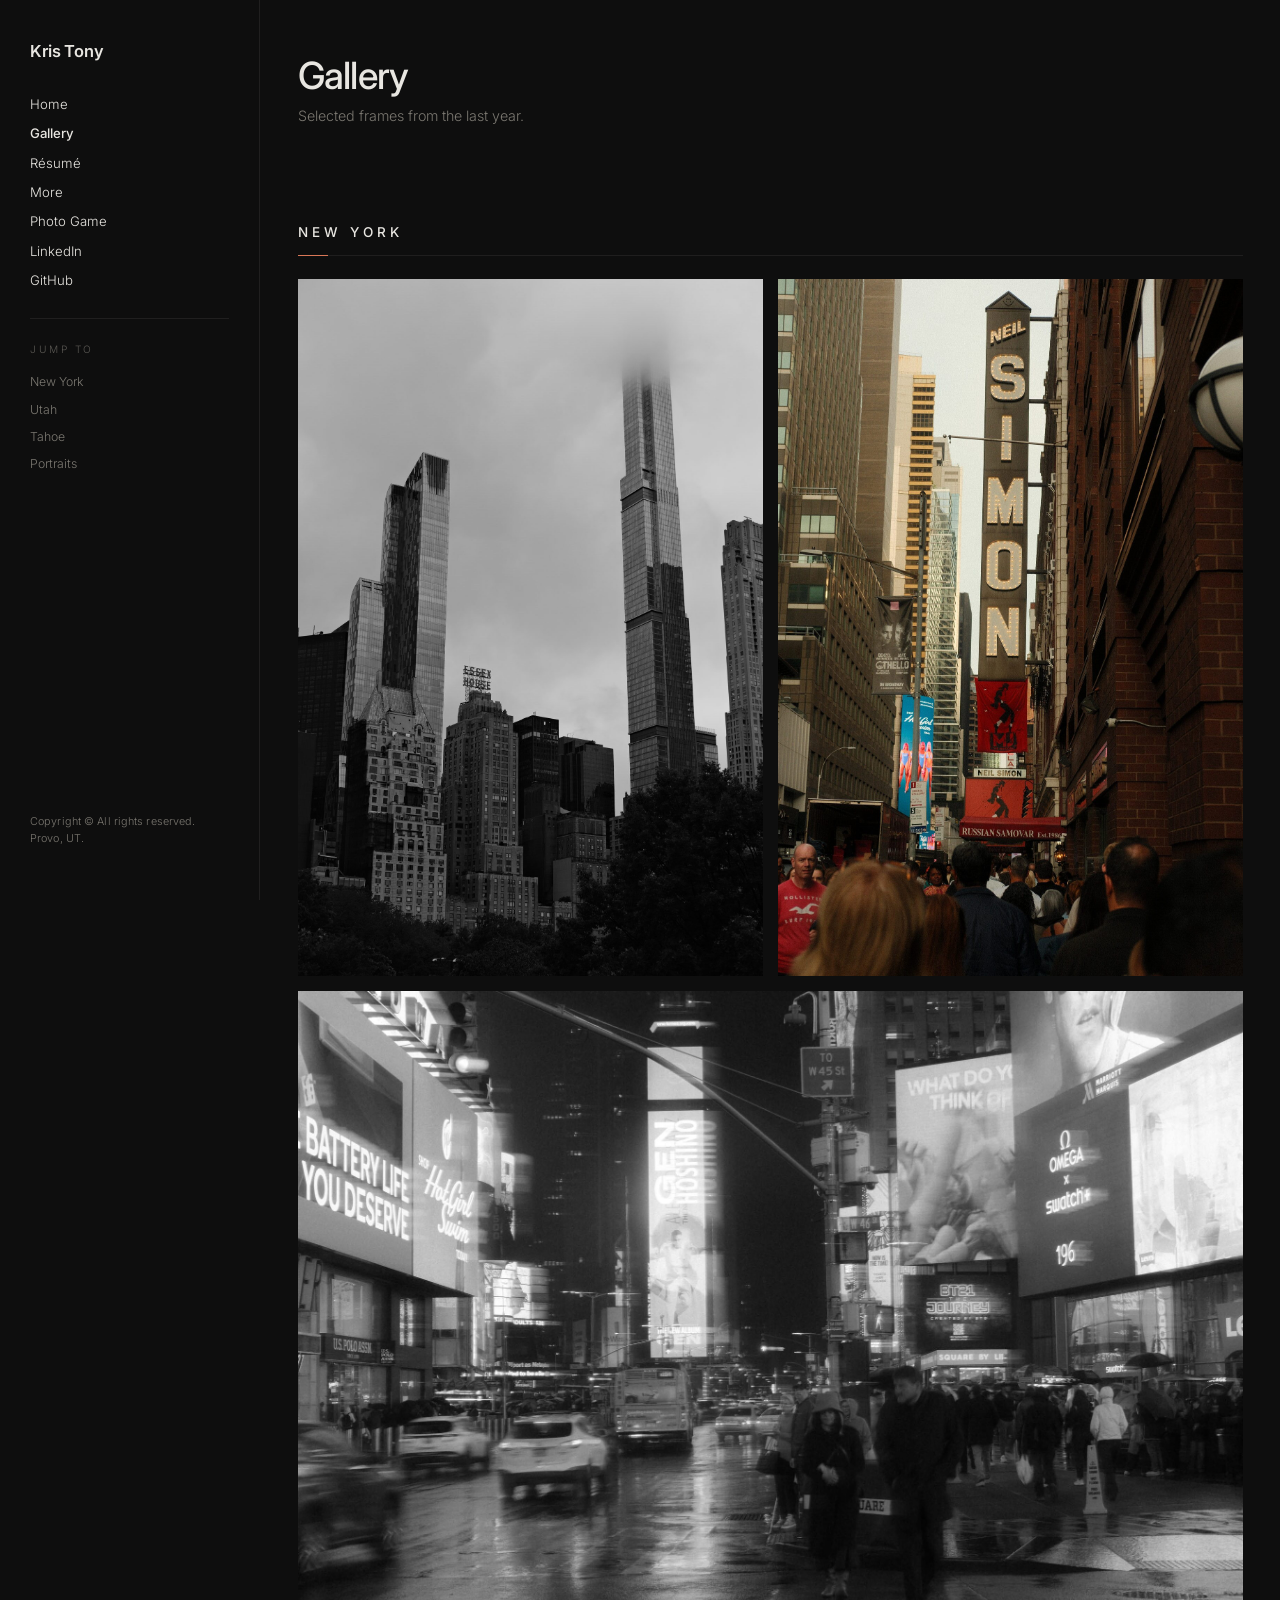
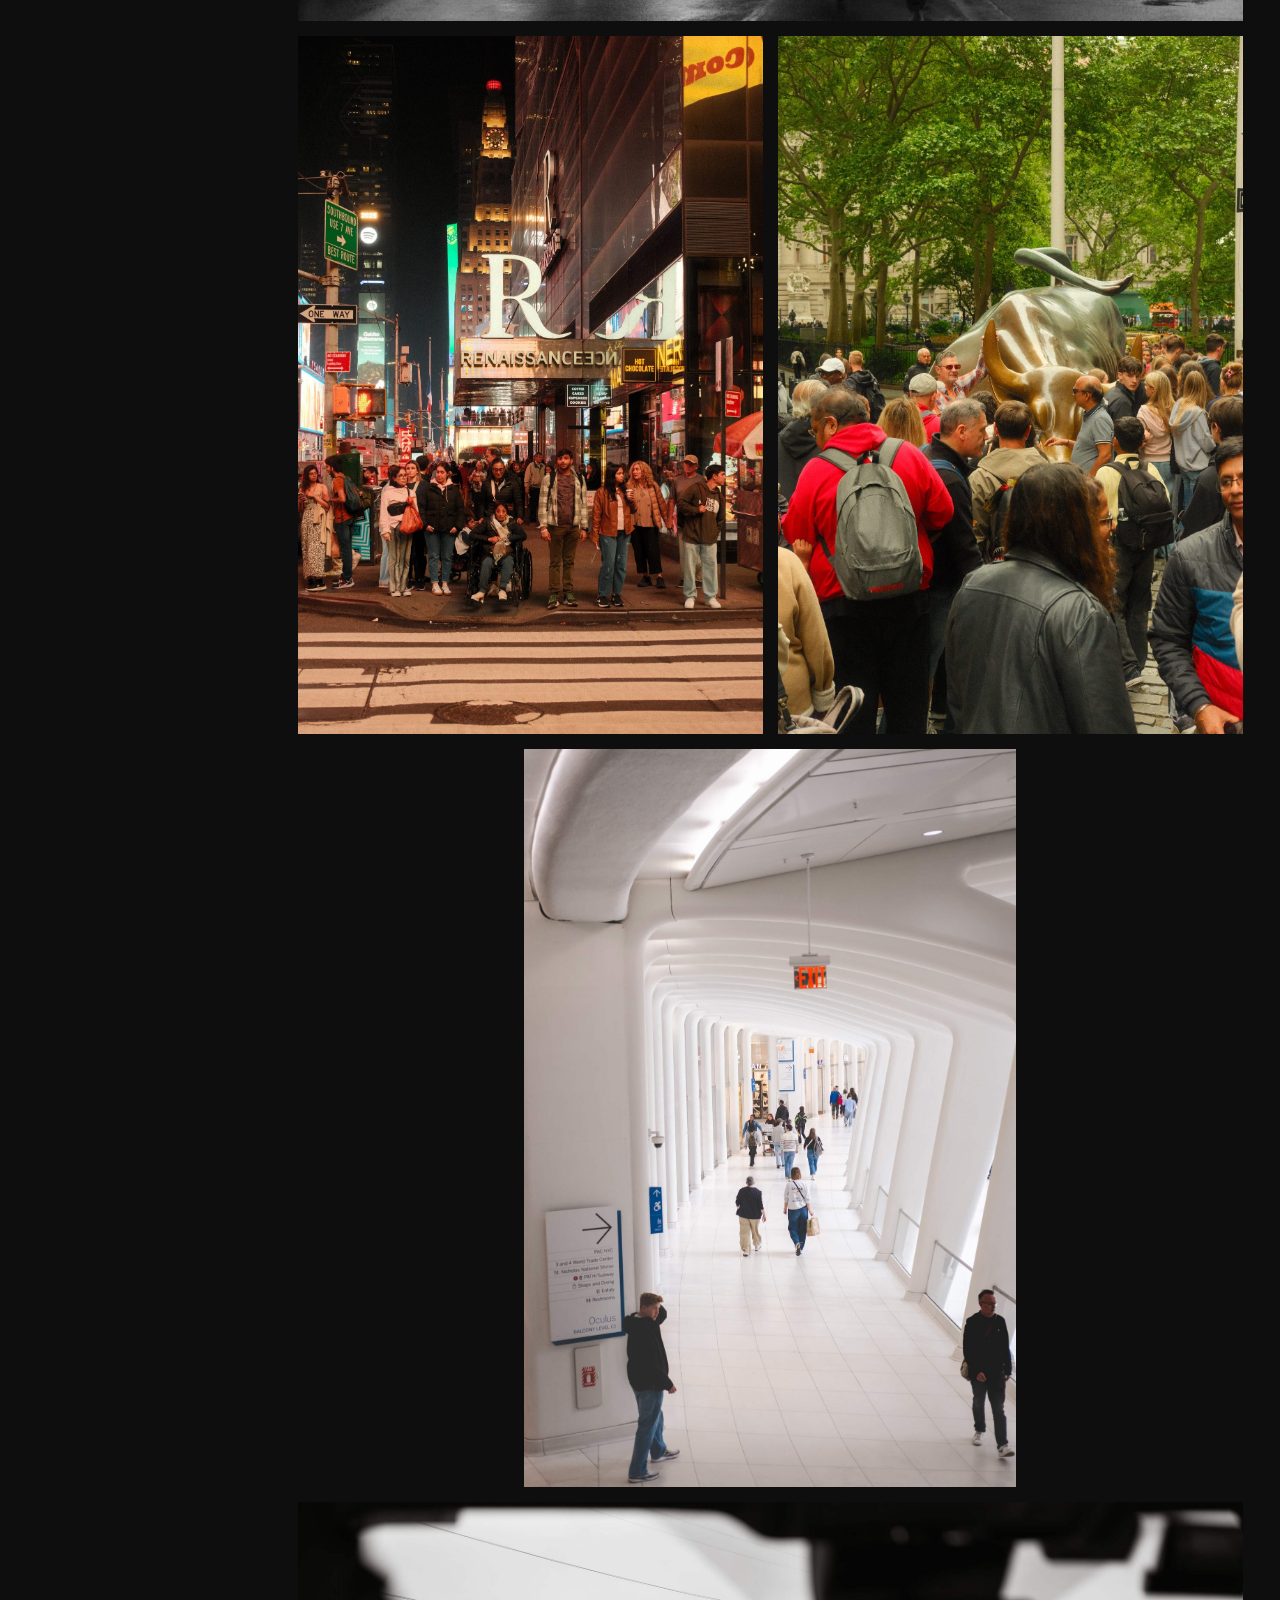
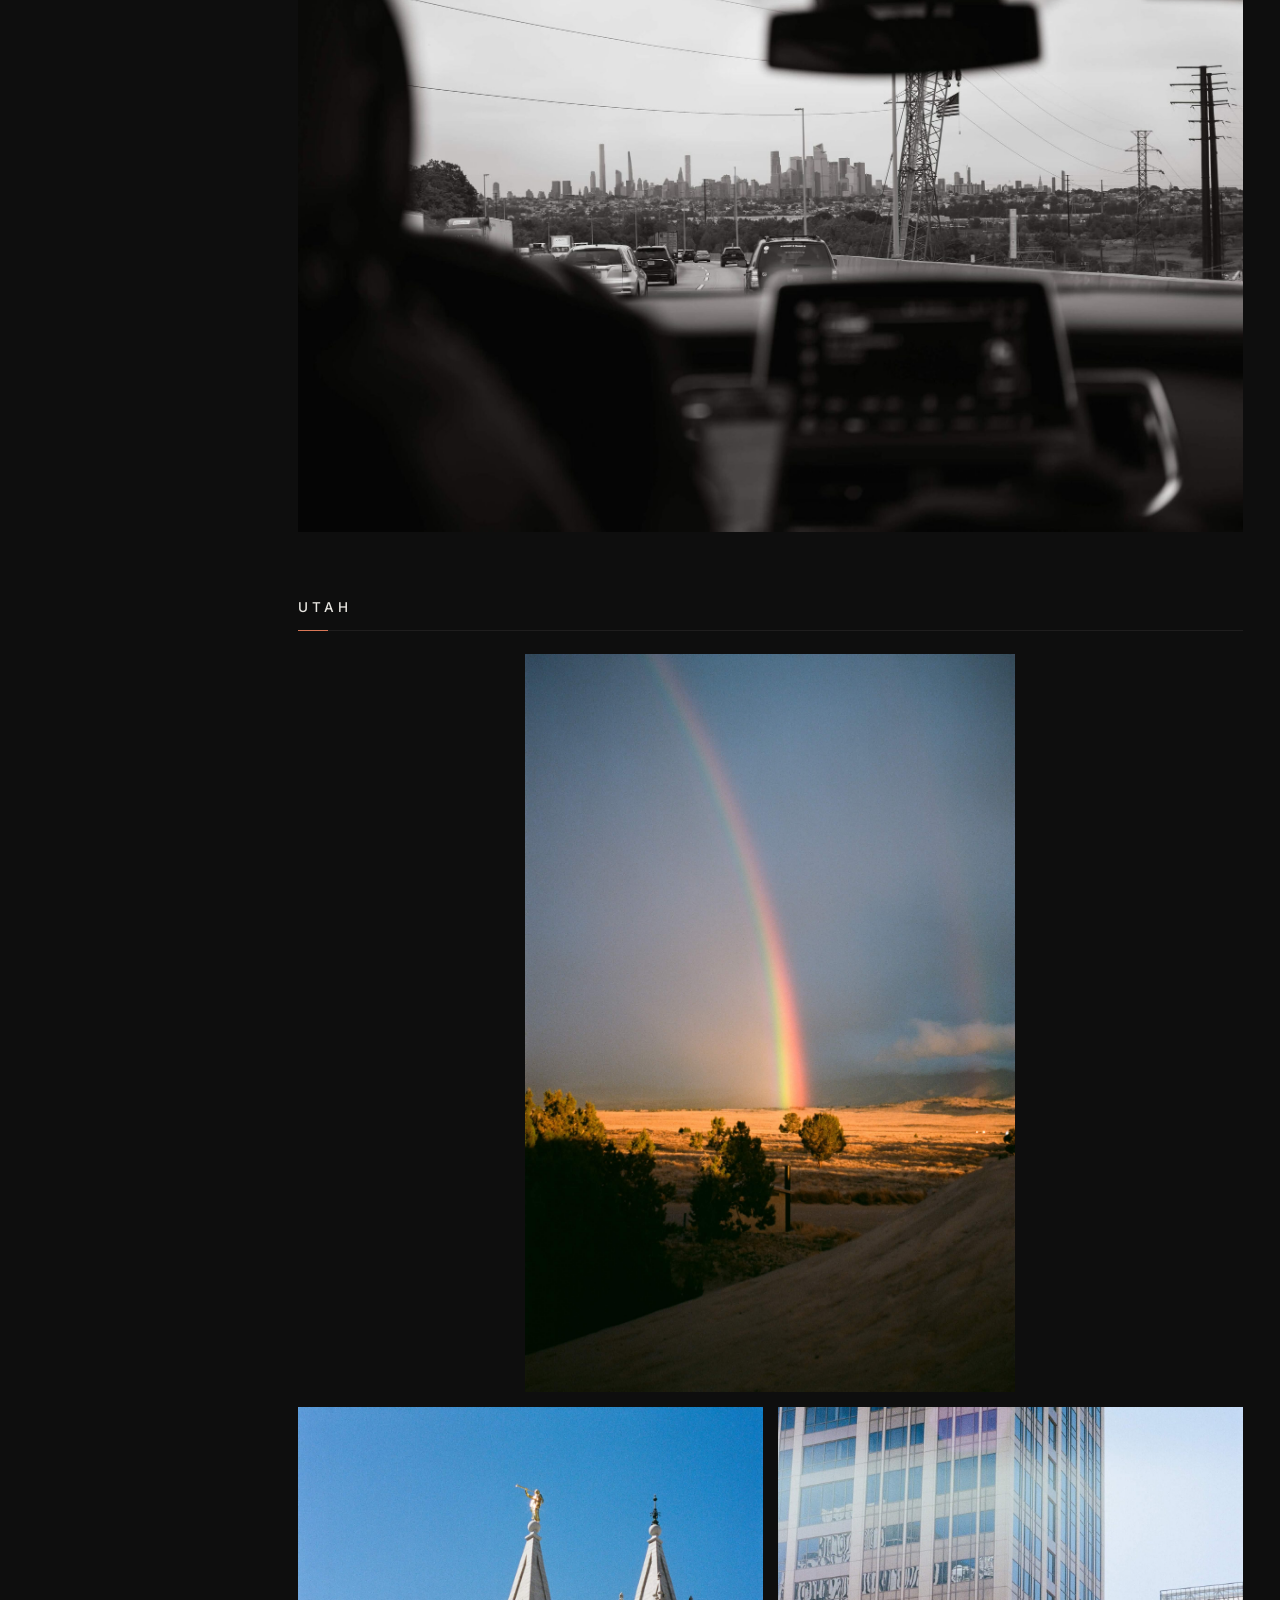
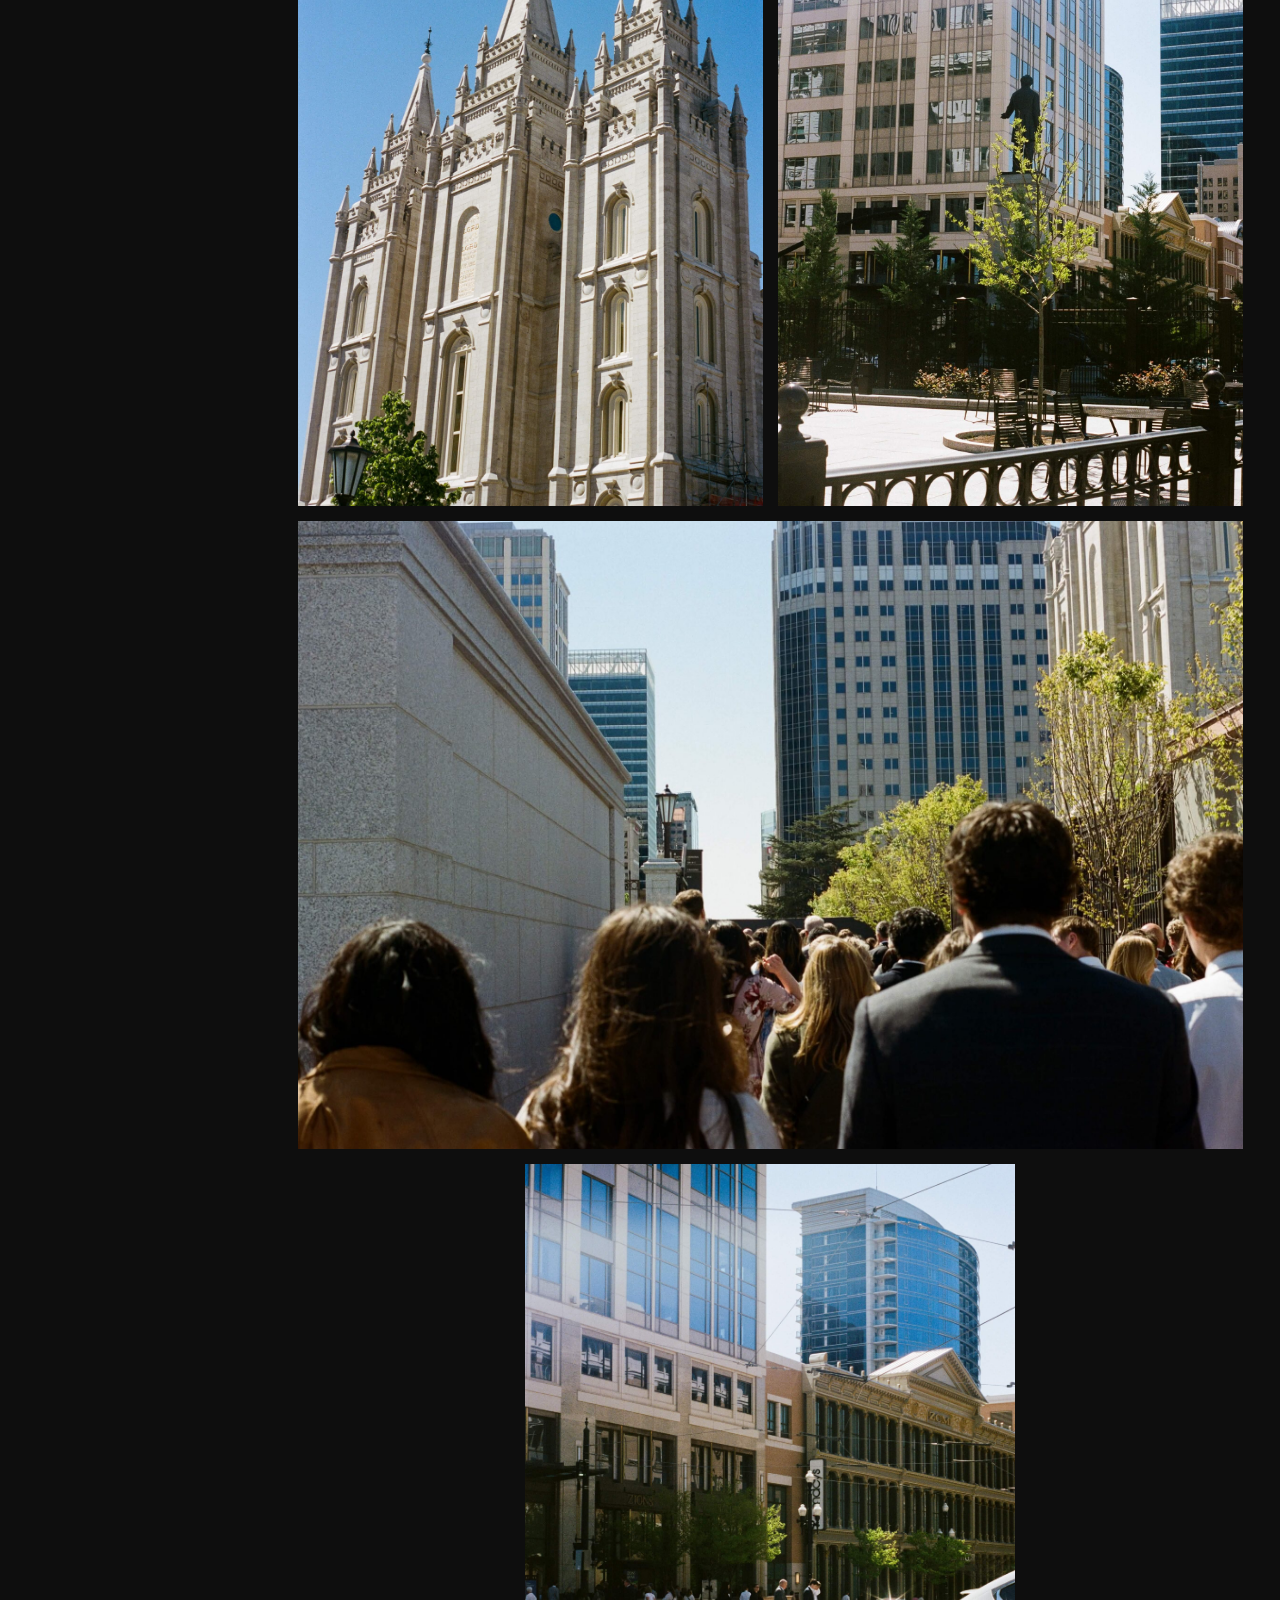
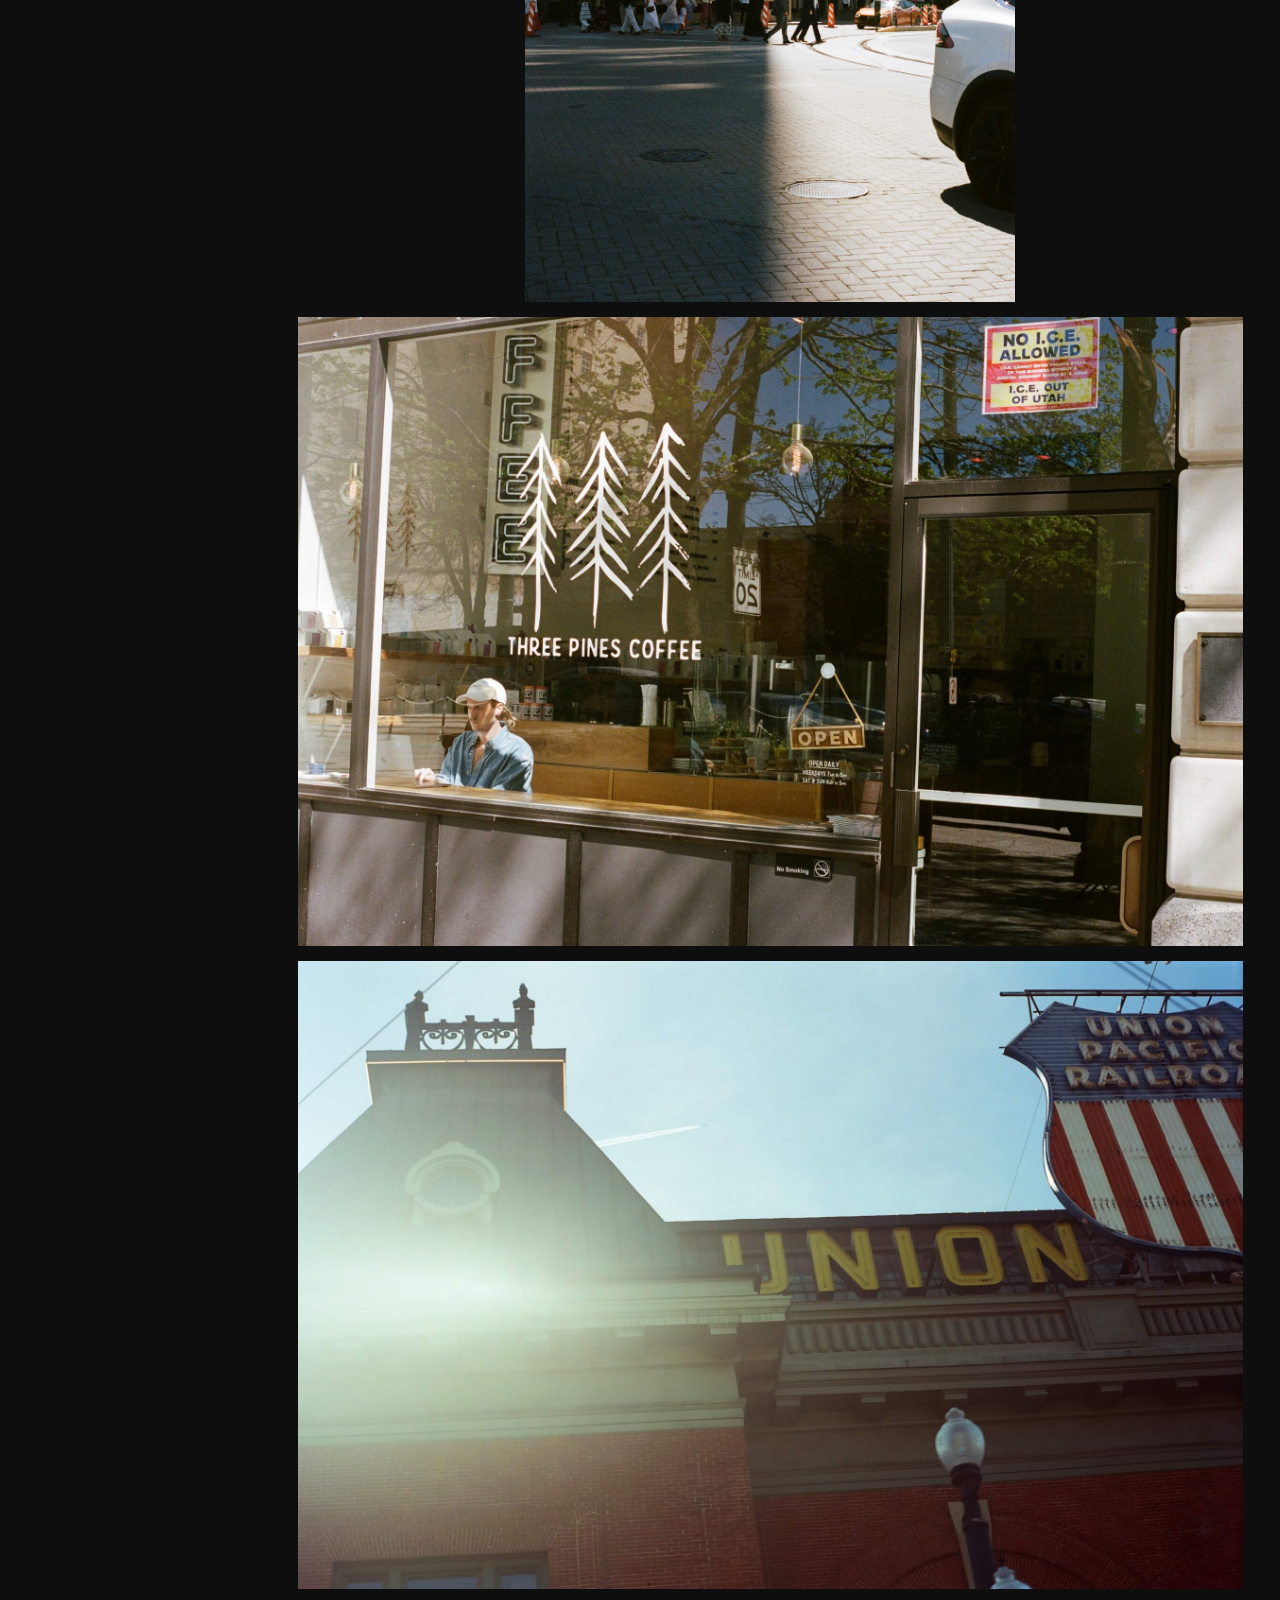
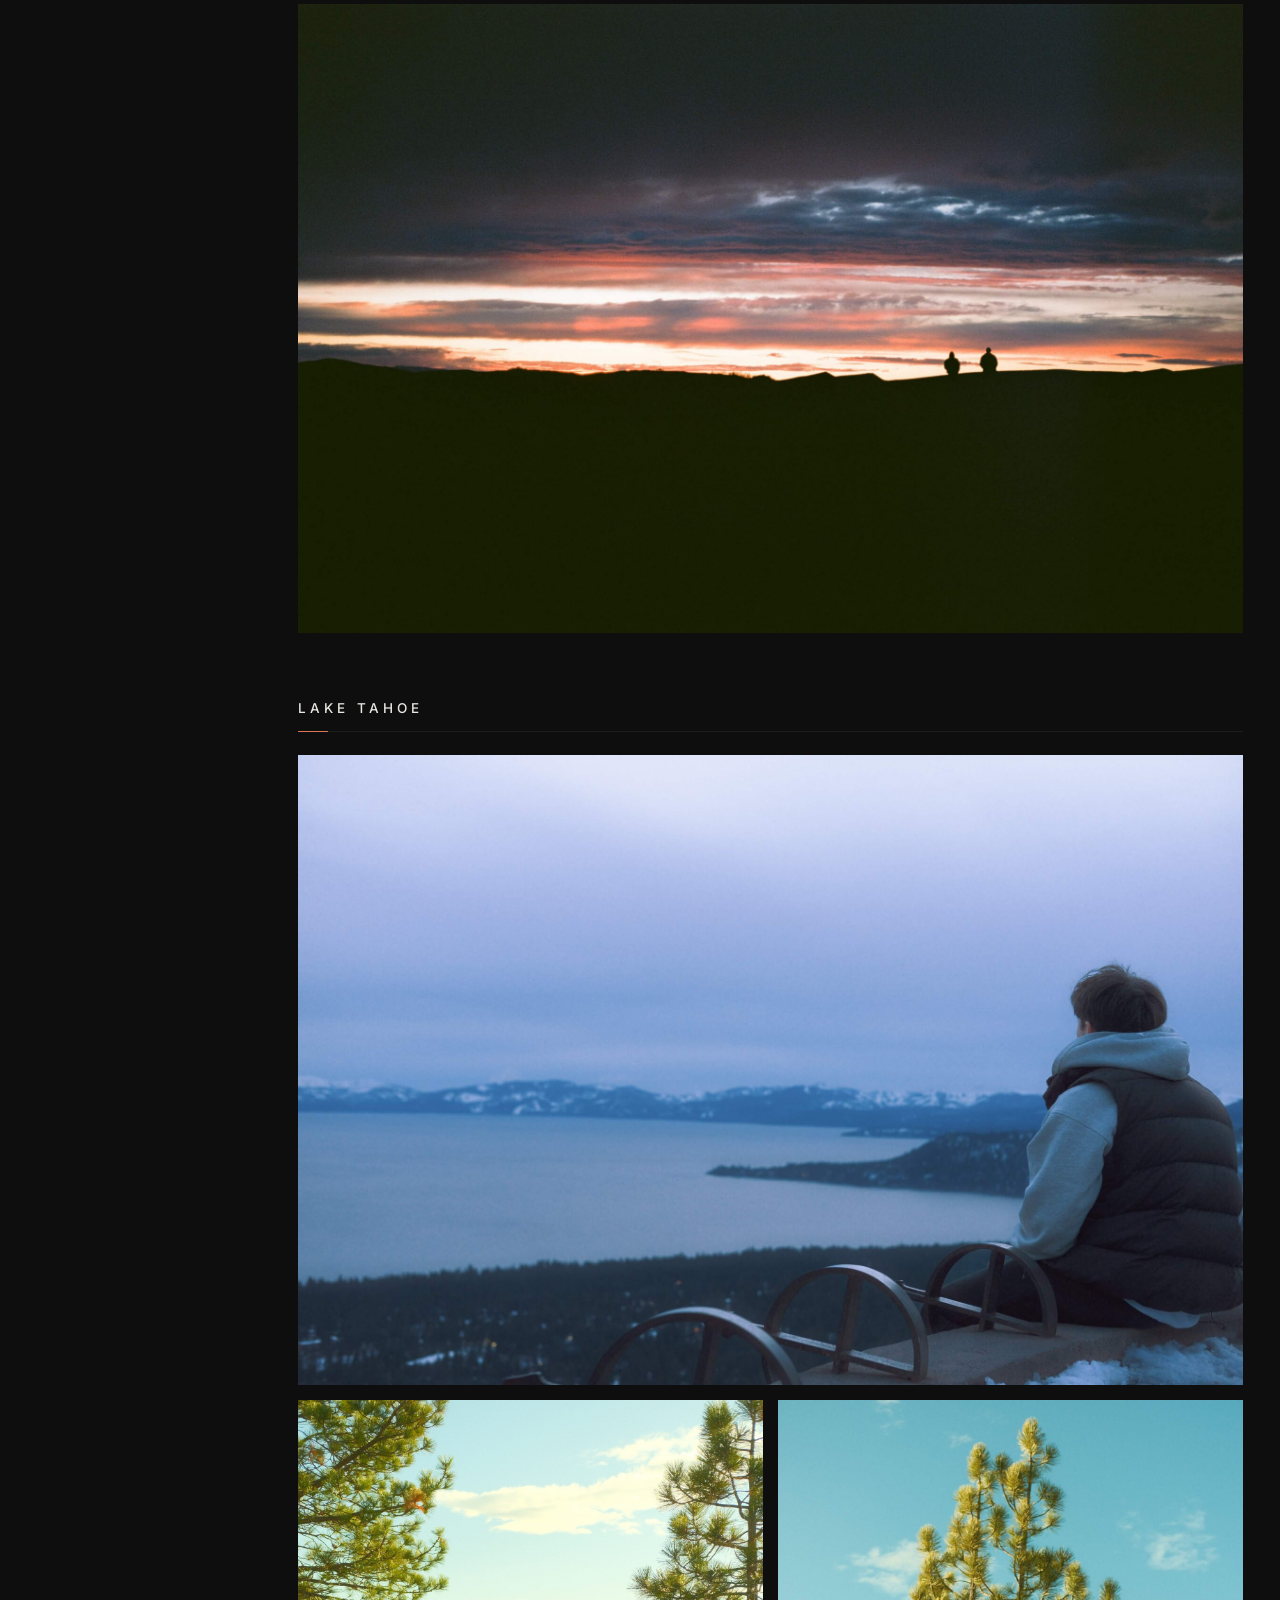
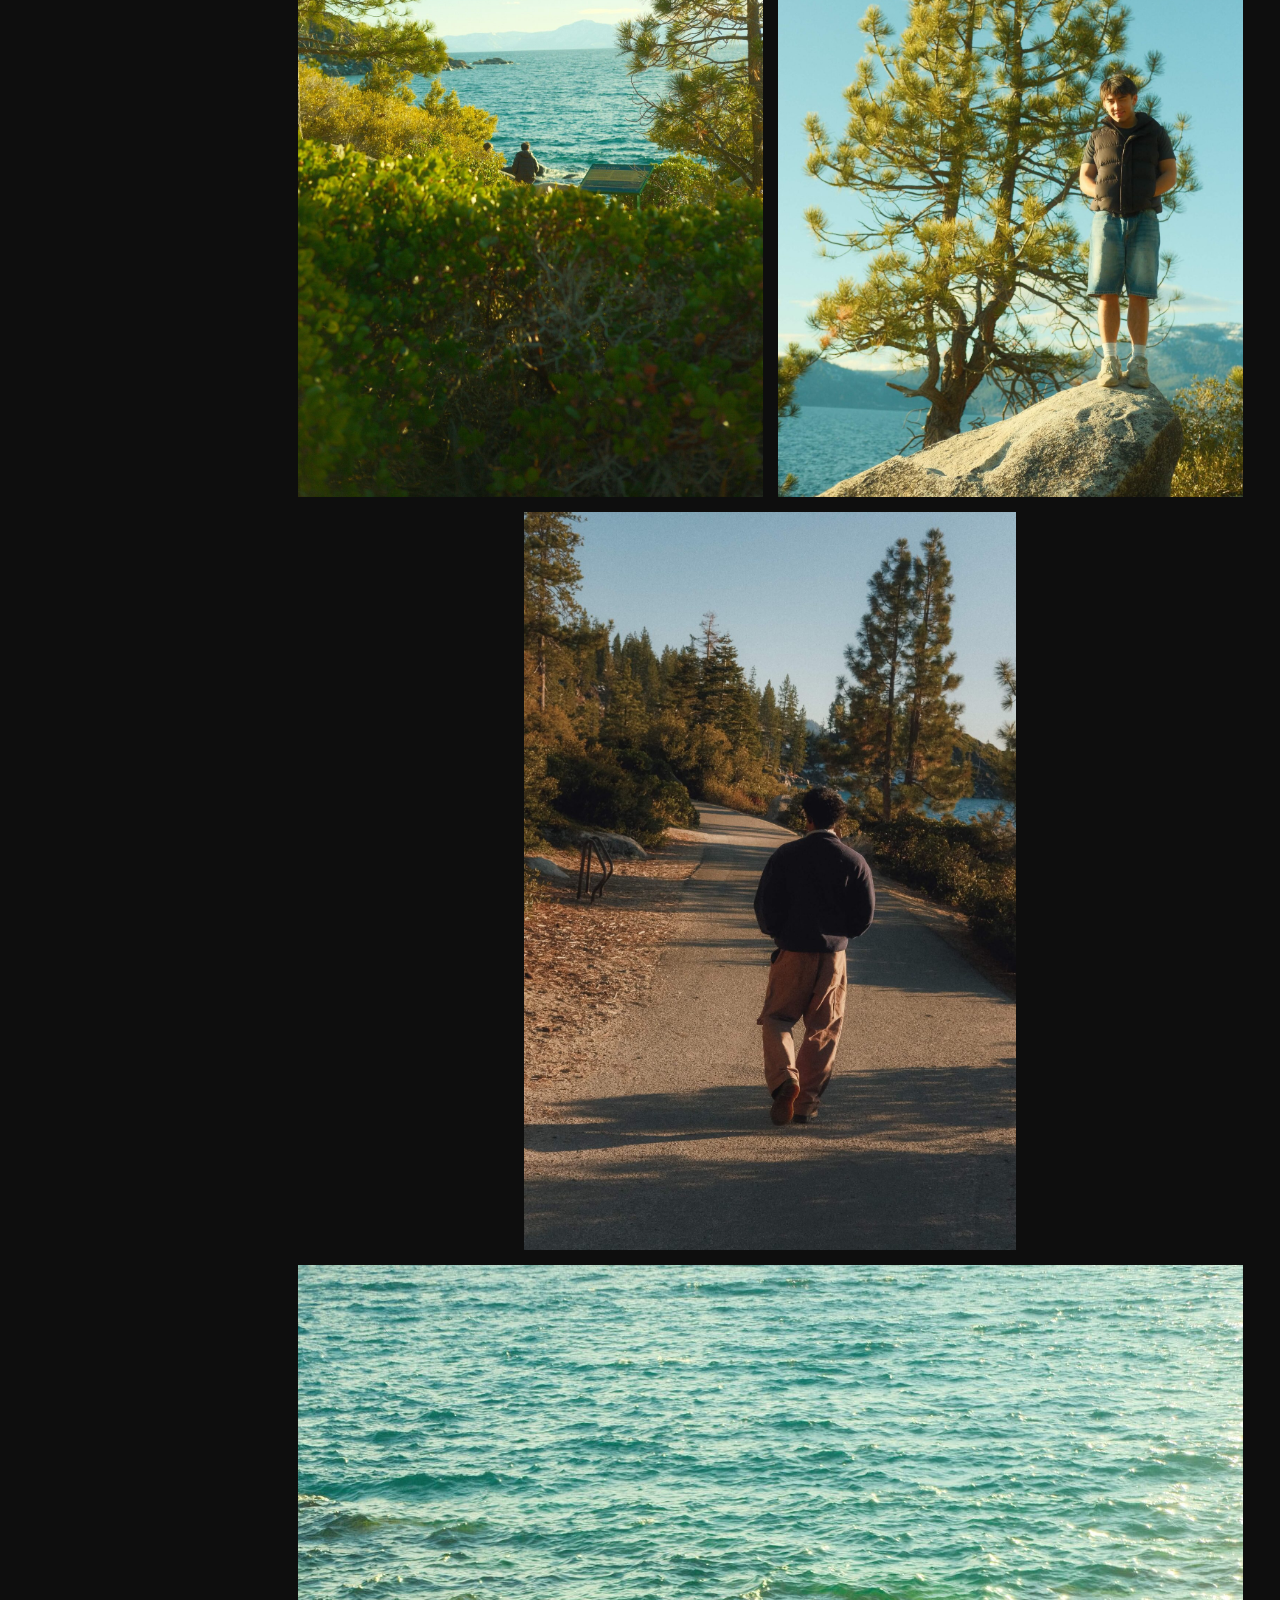
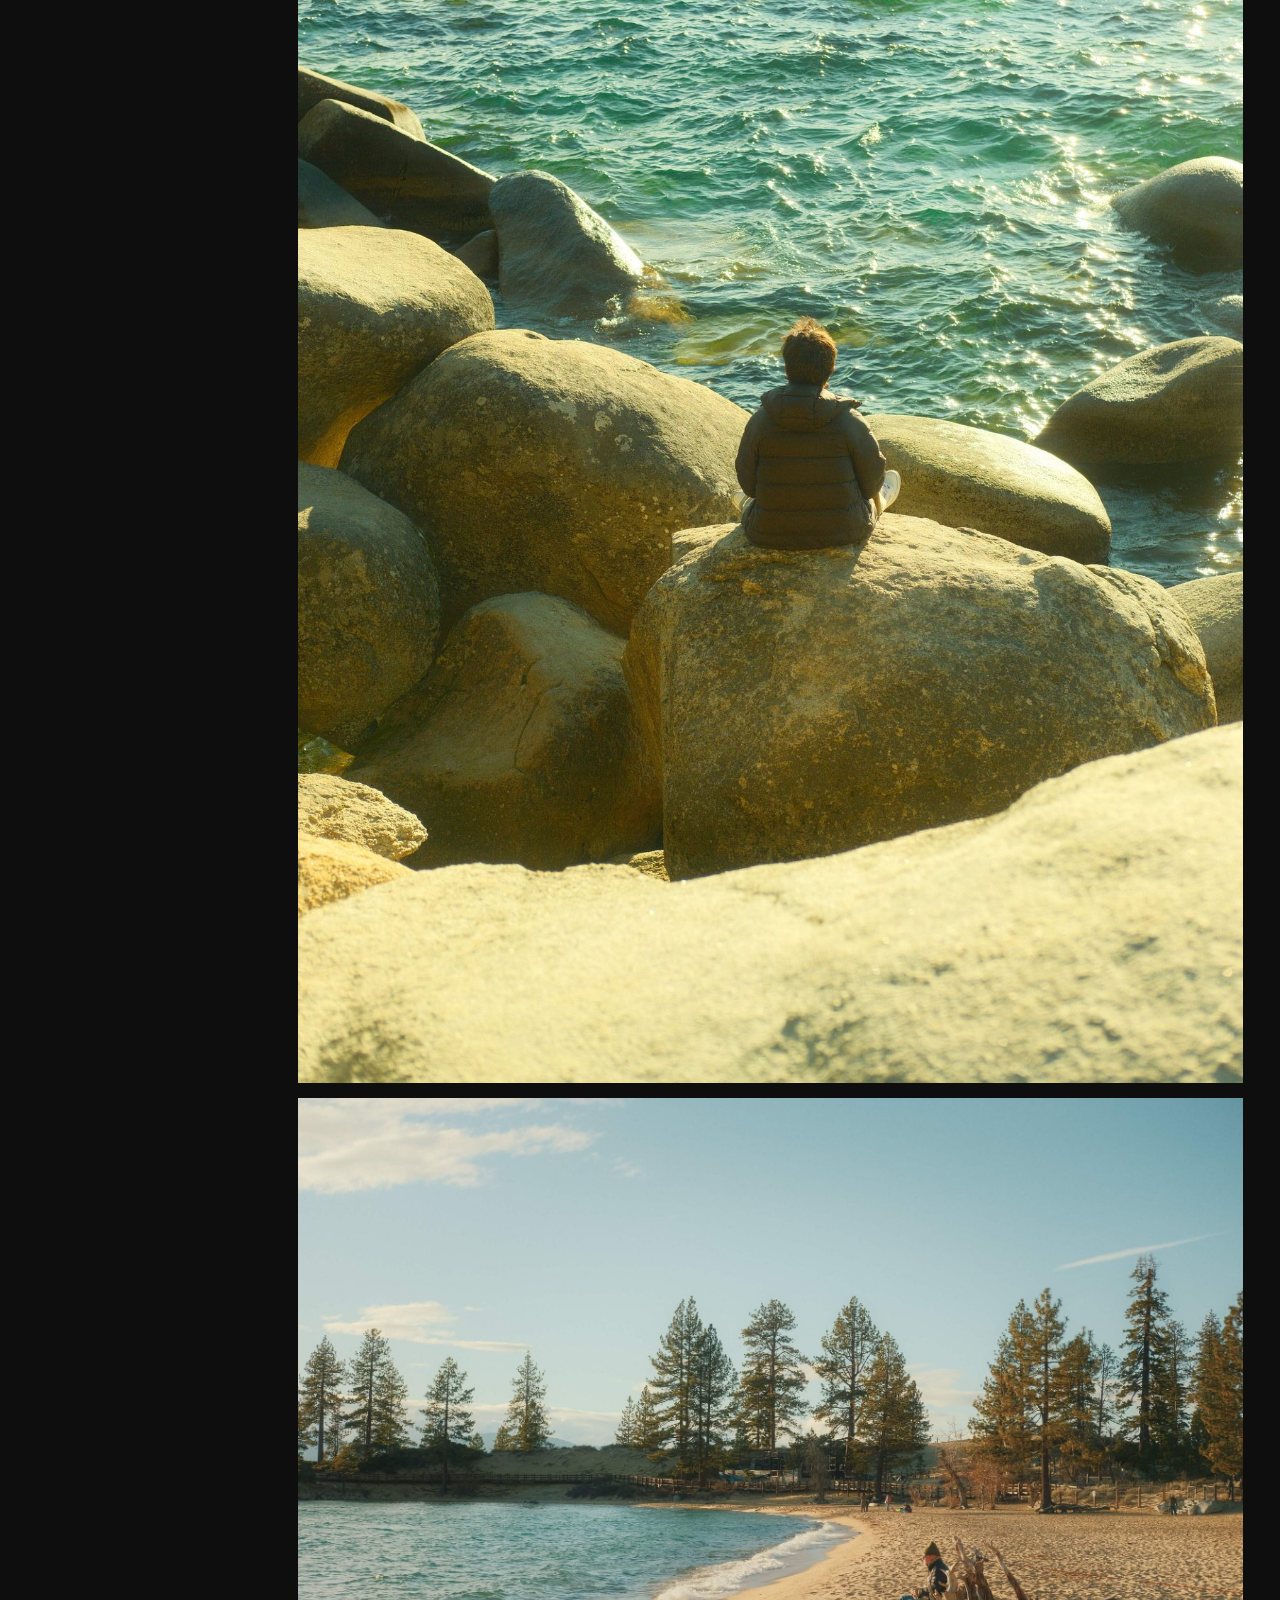
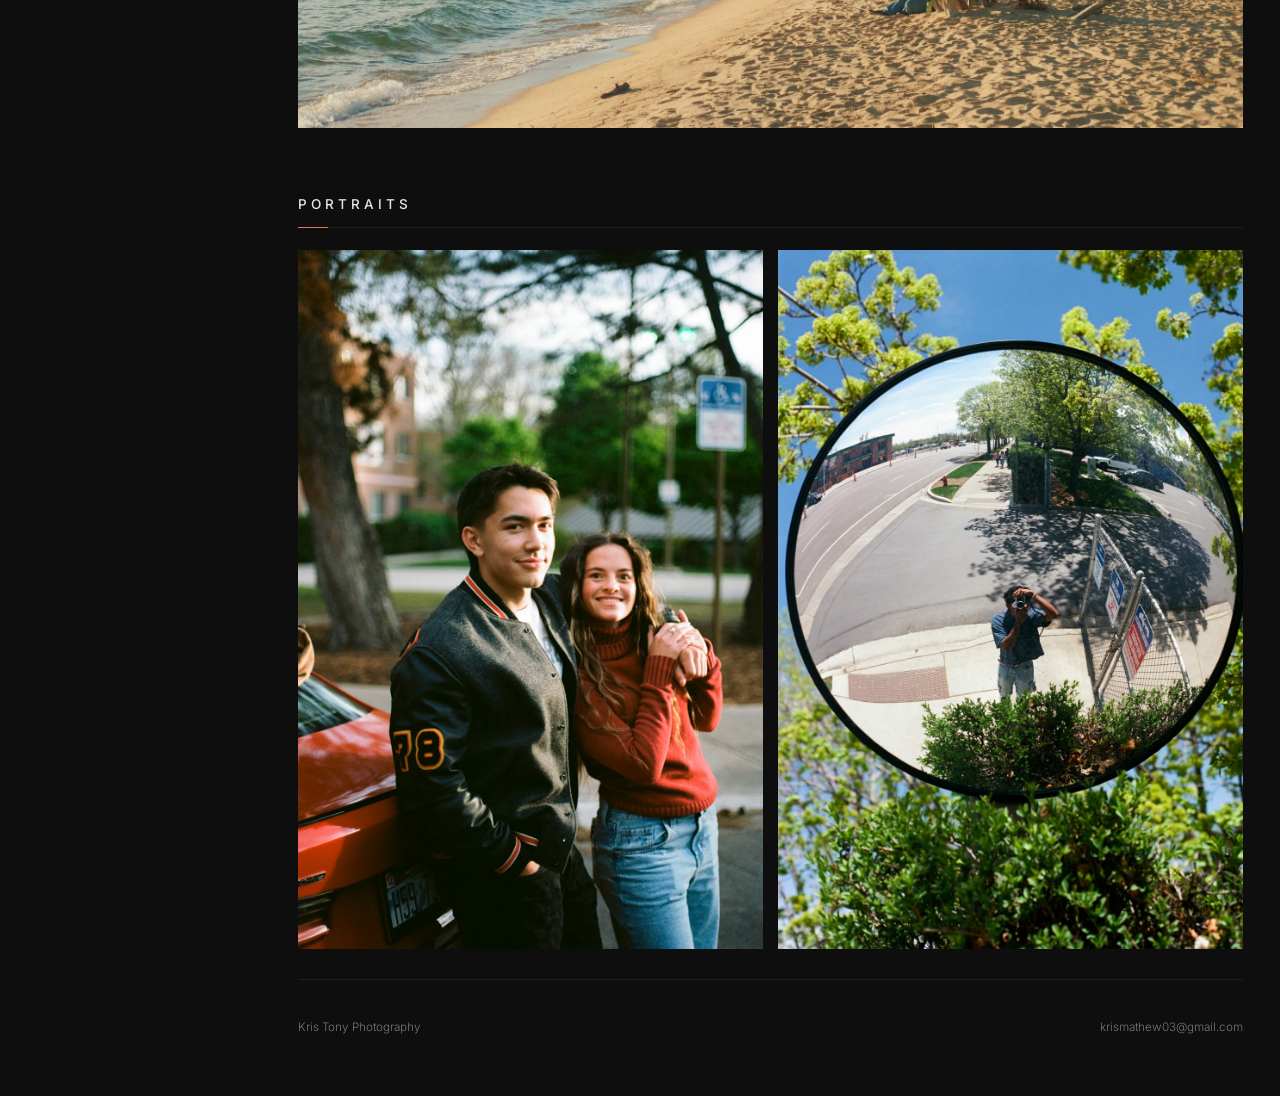
==== commit 182c01f7: "Add files via upload" ====
--- a/gallery.html
+++ b/gallery.html
@@ -26,8 +26,8 @@
       <a href="resume.html">Résumé</a>
       <a href="scratch.html">More</a>
       <a href="wordle.html">Photo Game</a>
-      <a href="mailto:krismathew03@gmail.com">Contact</a>
       <a href="https://www.linkedin.com/in/kris-tony-0866b4339/" target="_blank" rel="noopener">LinkedIn</a>
+      <a href="https://github.com/krismathew03-ai/krismathew03-ai.github.io" target="_blank" rel="noopener">GitHub</a>
     </nav>
     <div class="gallery-jump">
       <p class="anchor-heading">Jump to</p>
